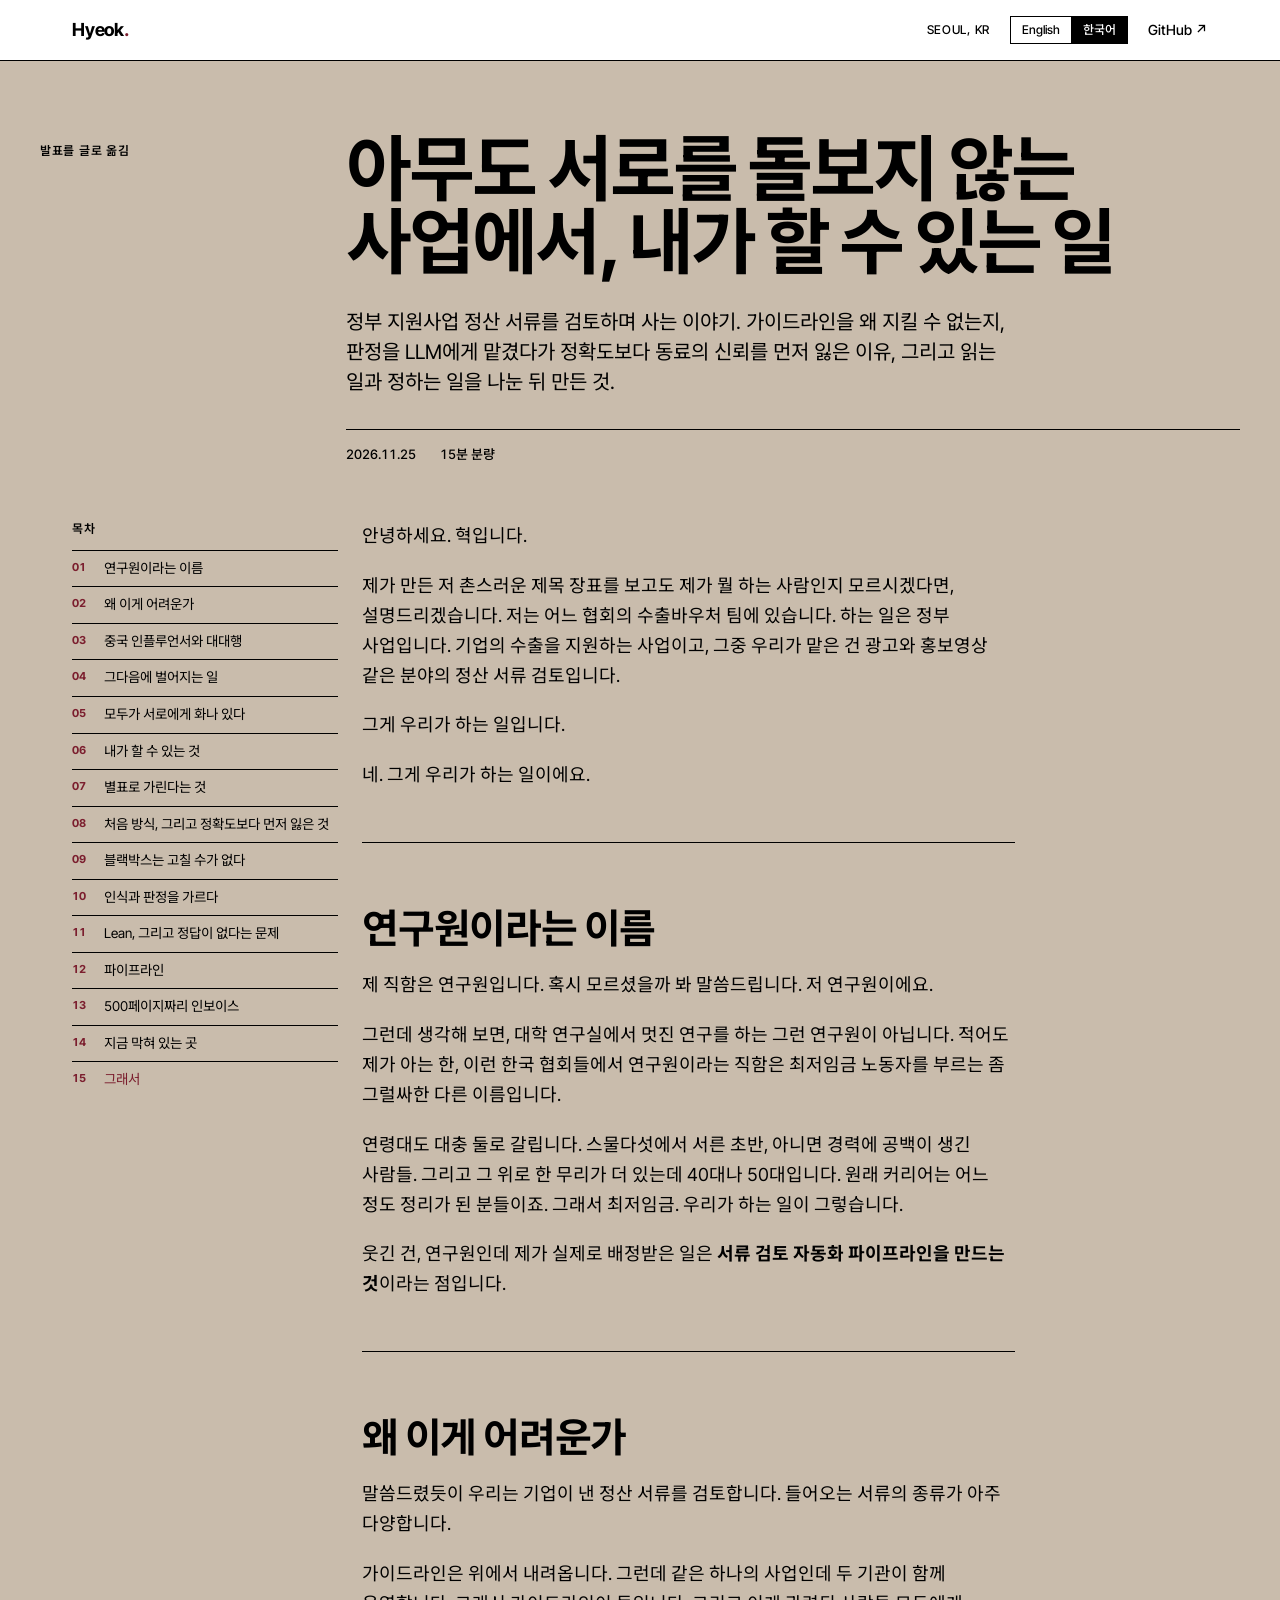
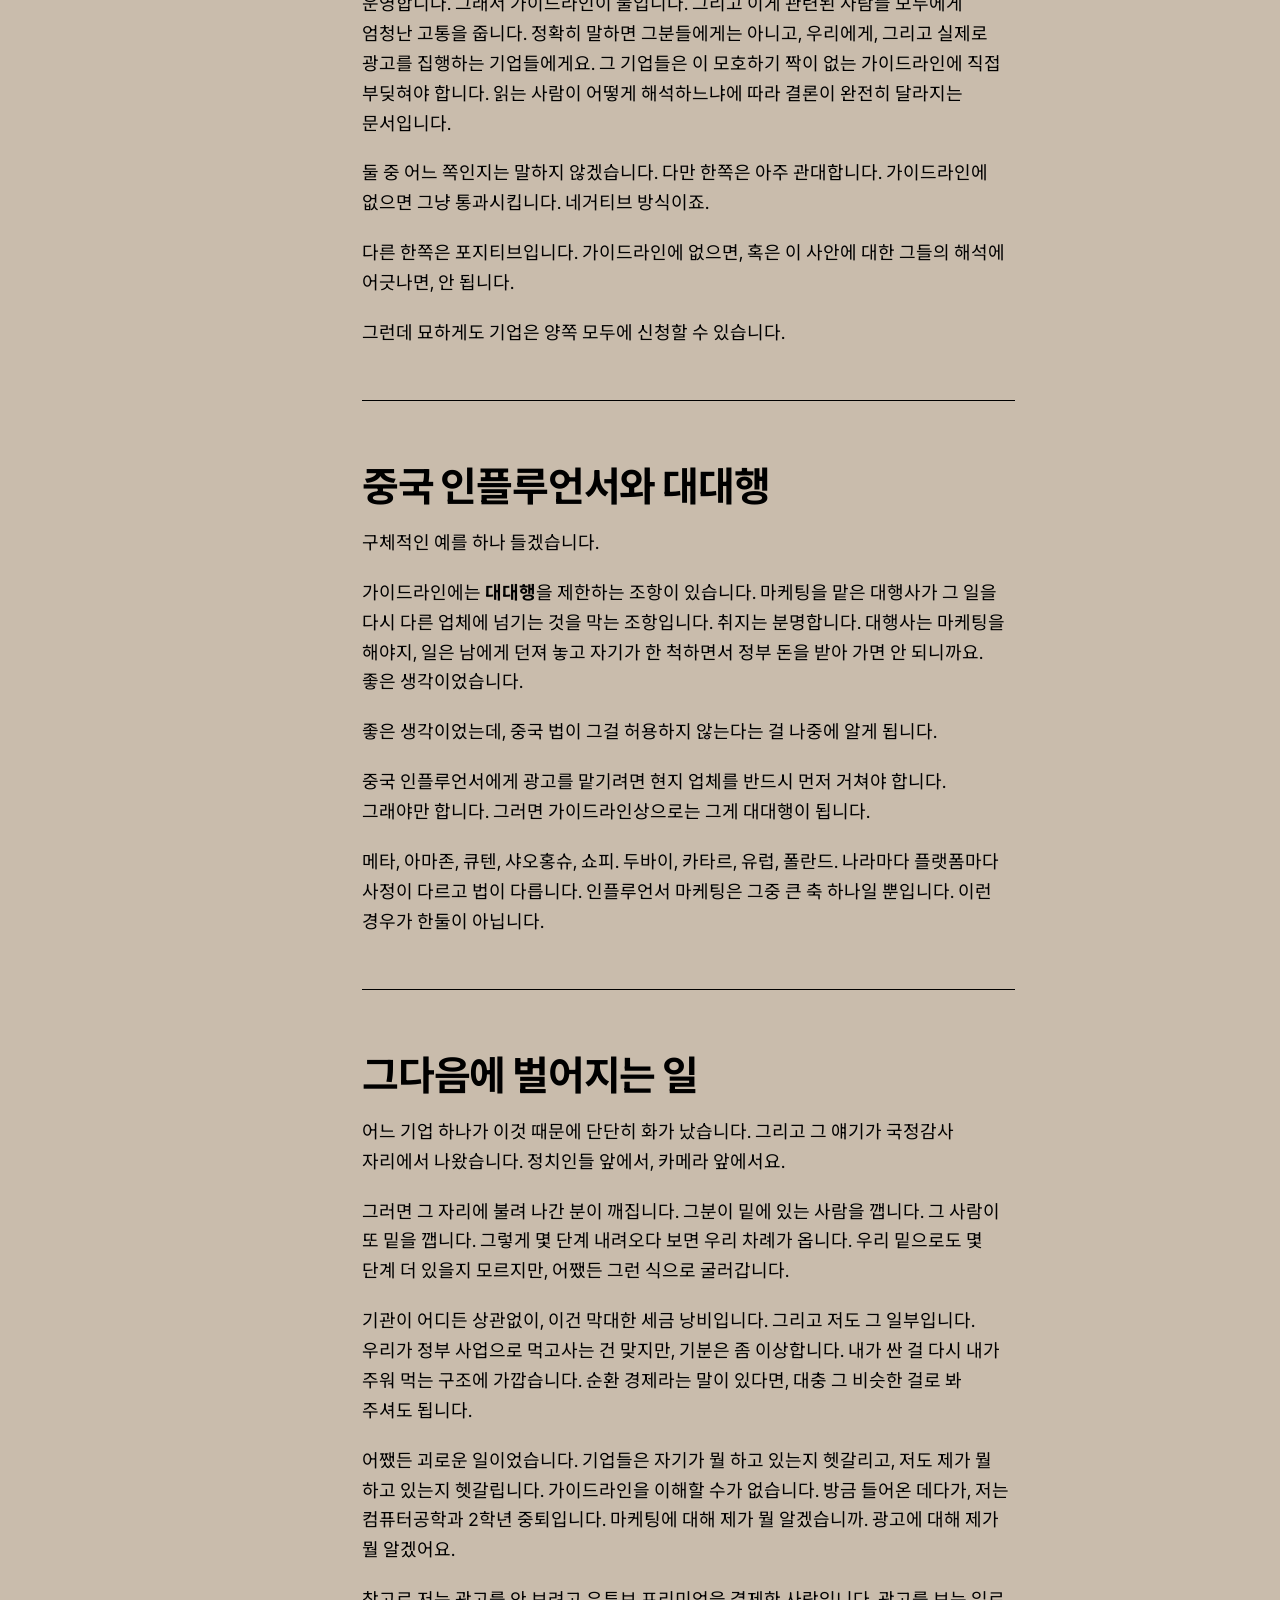
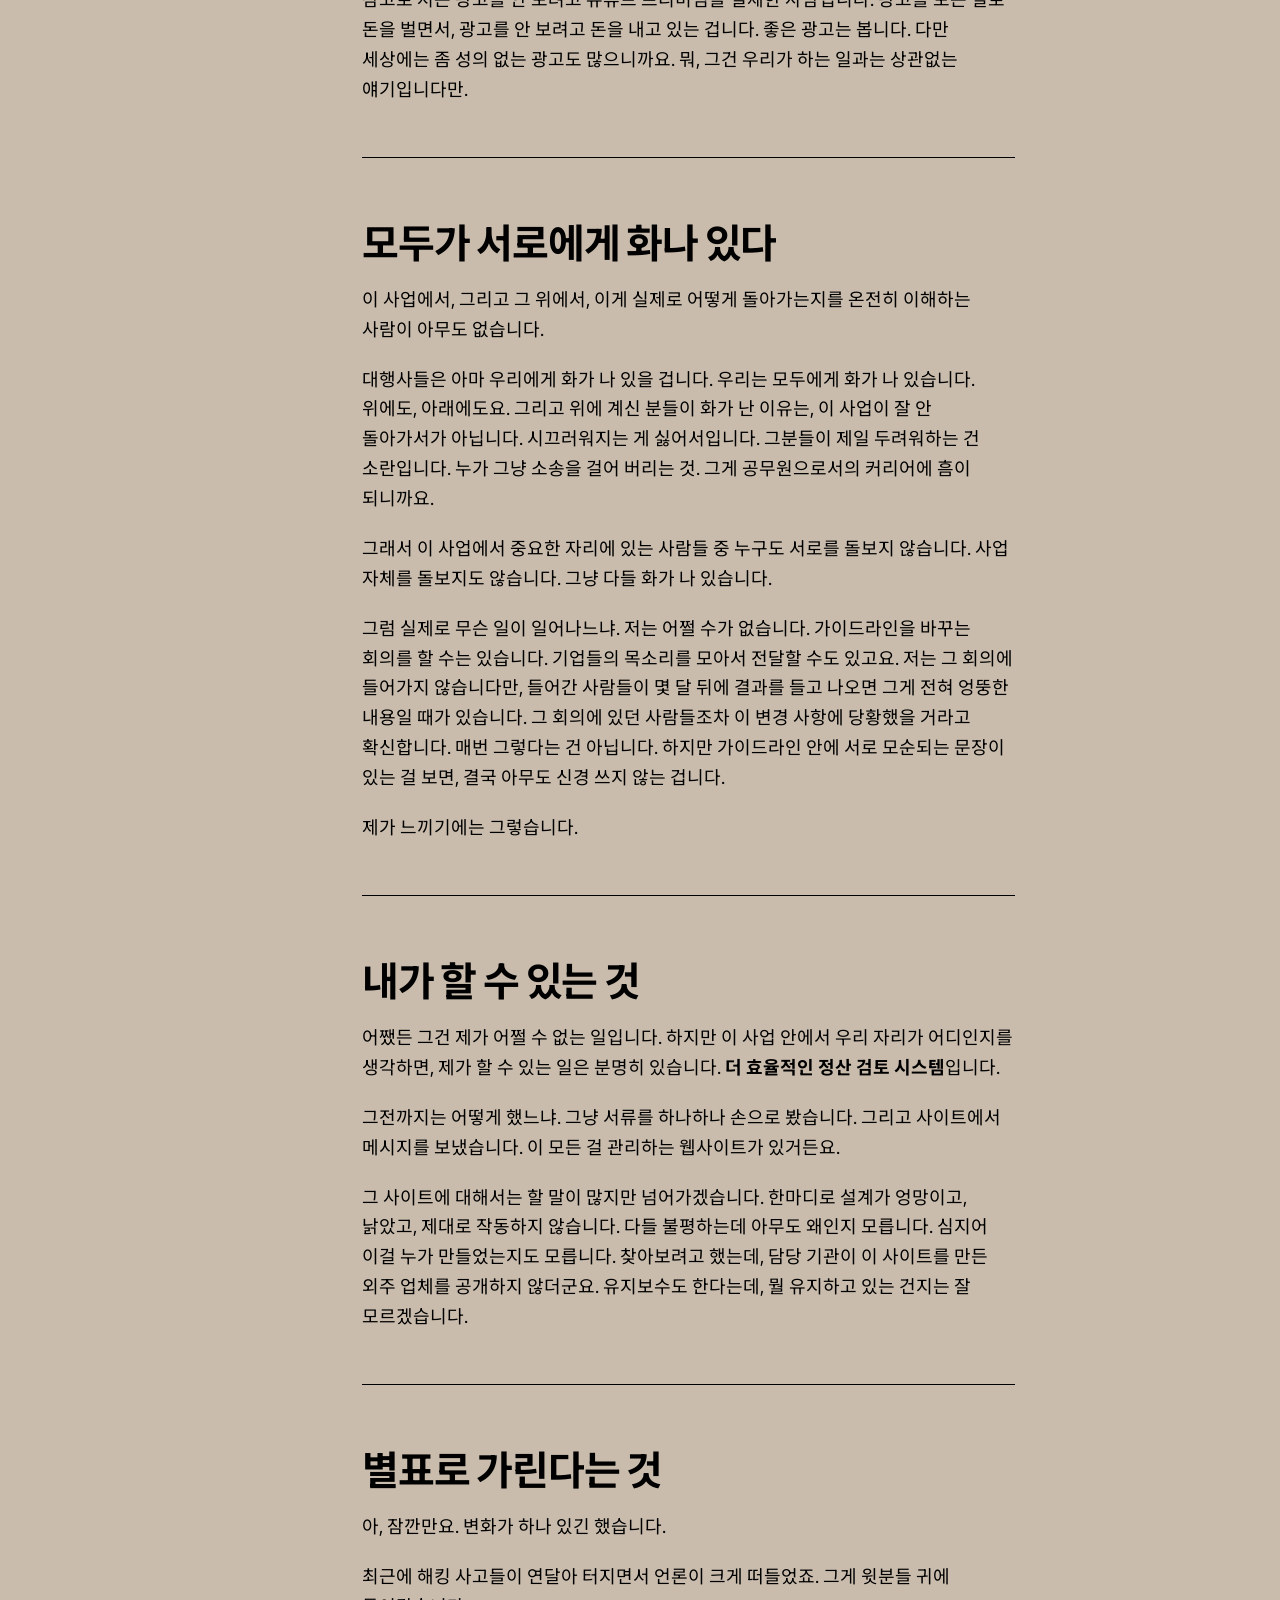
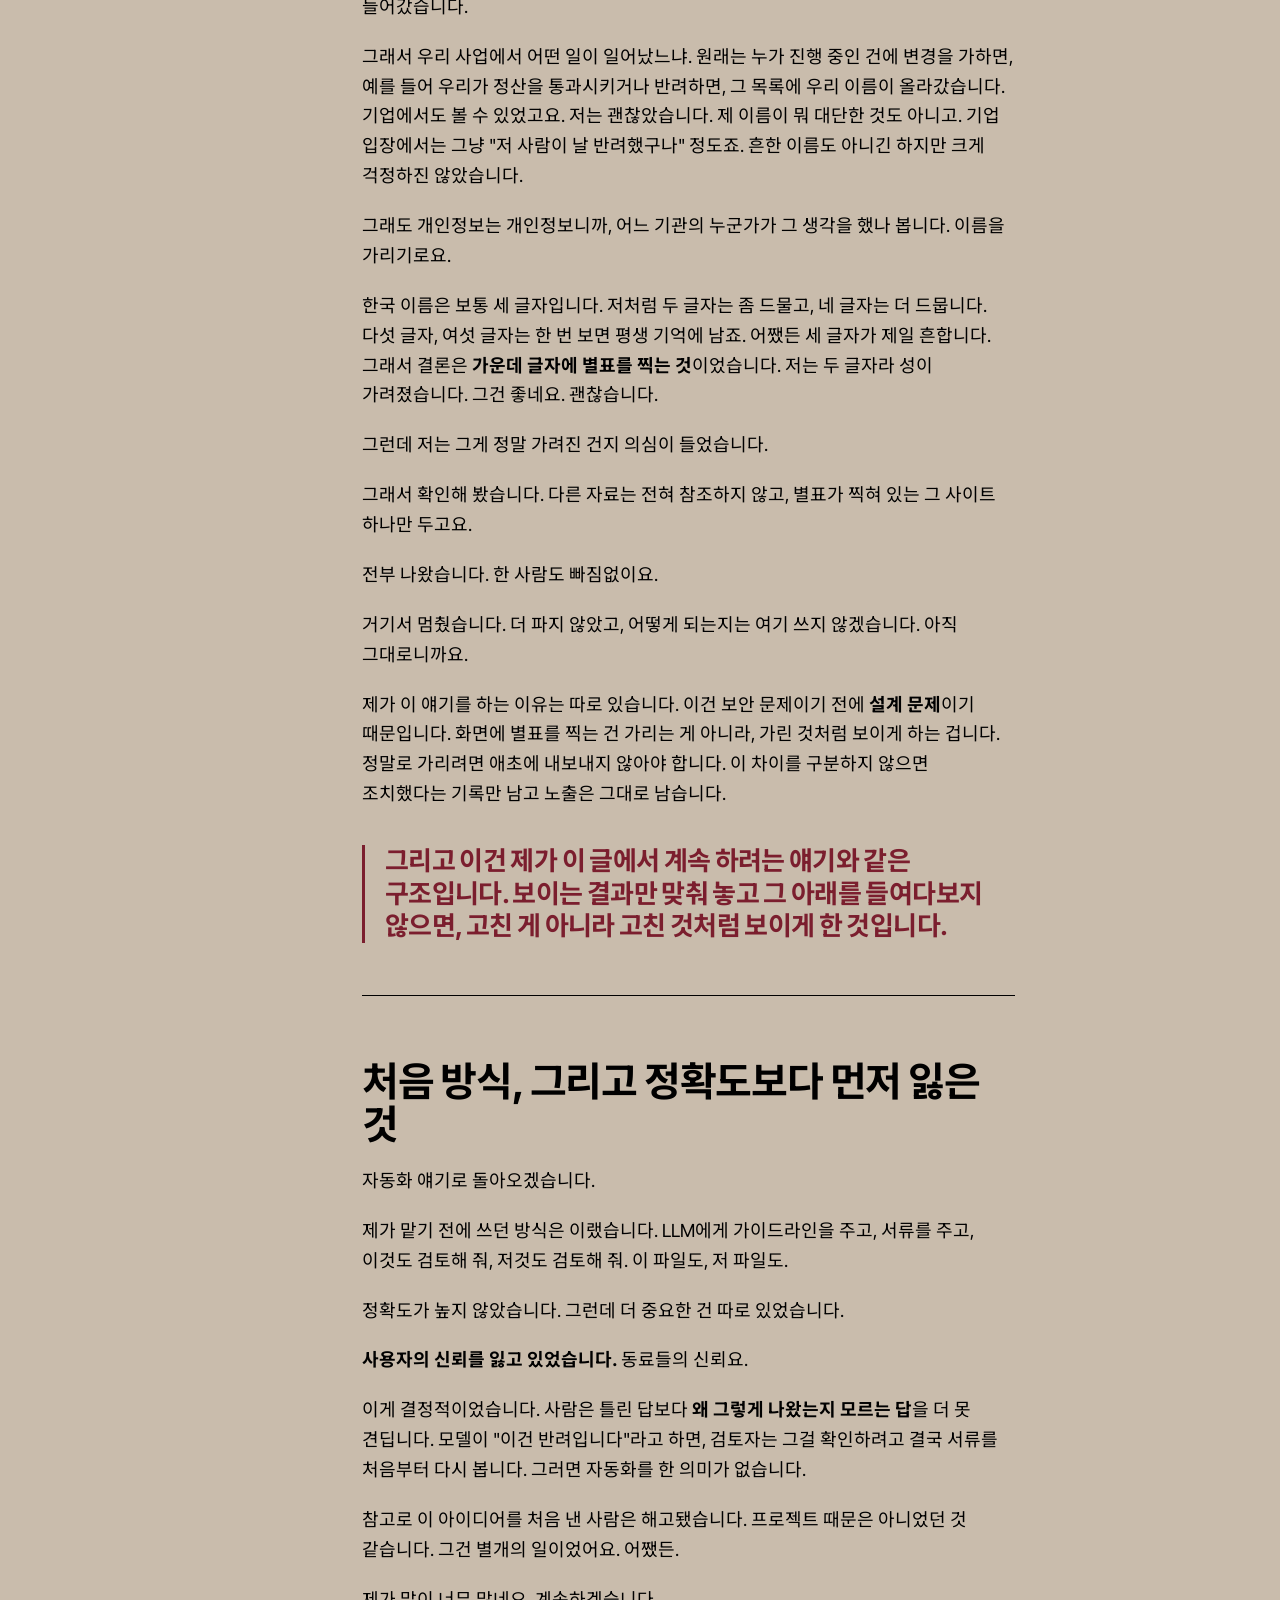
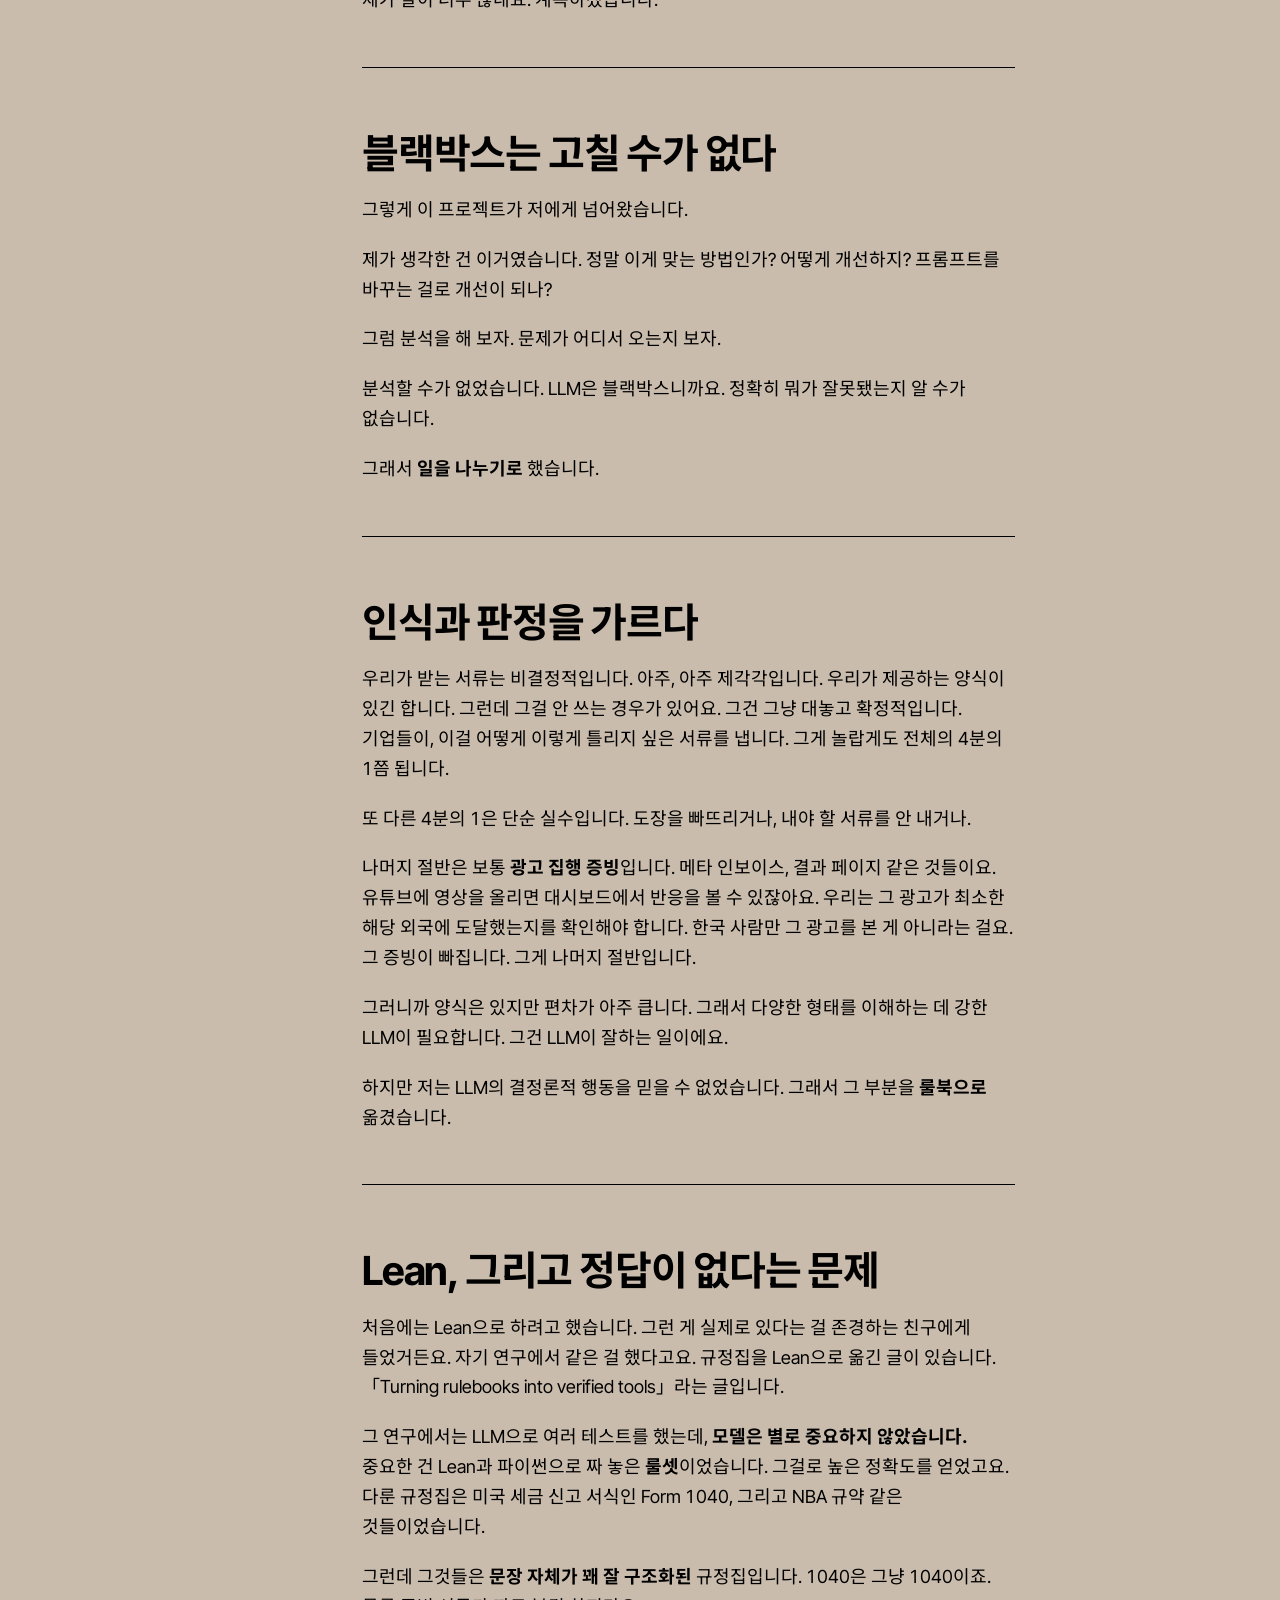
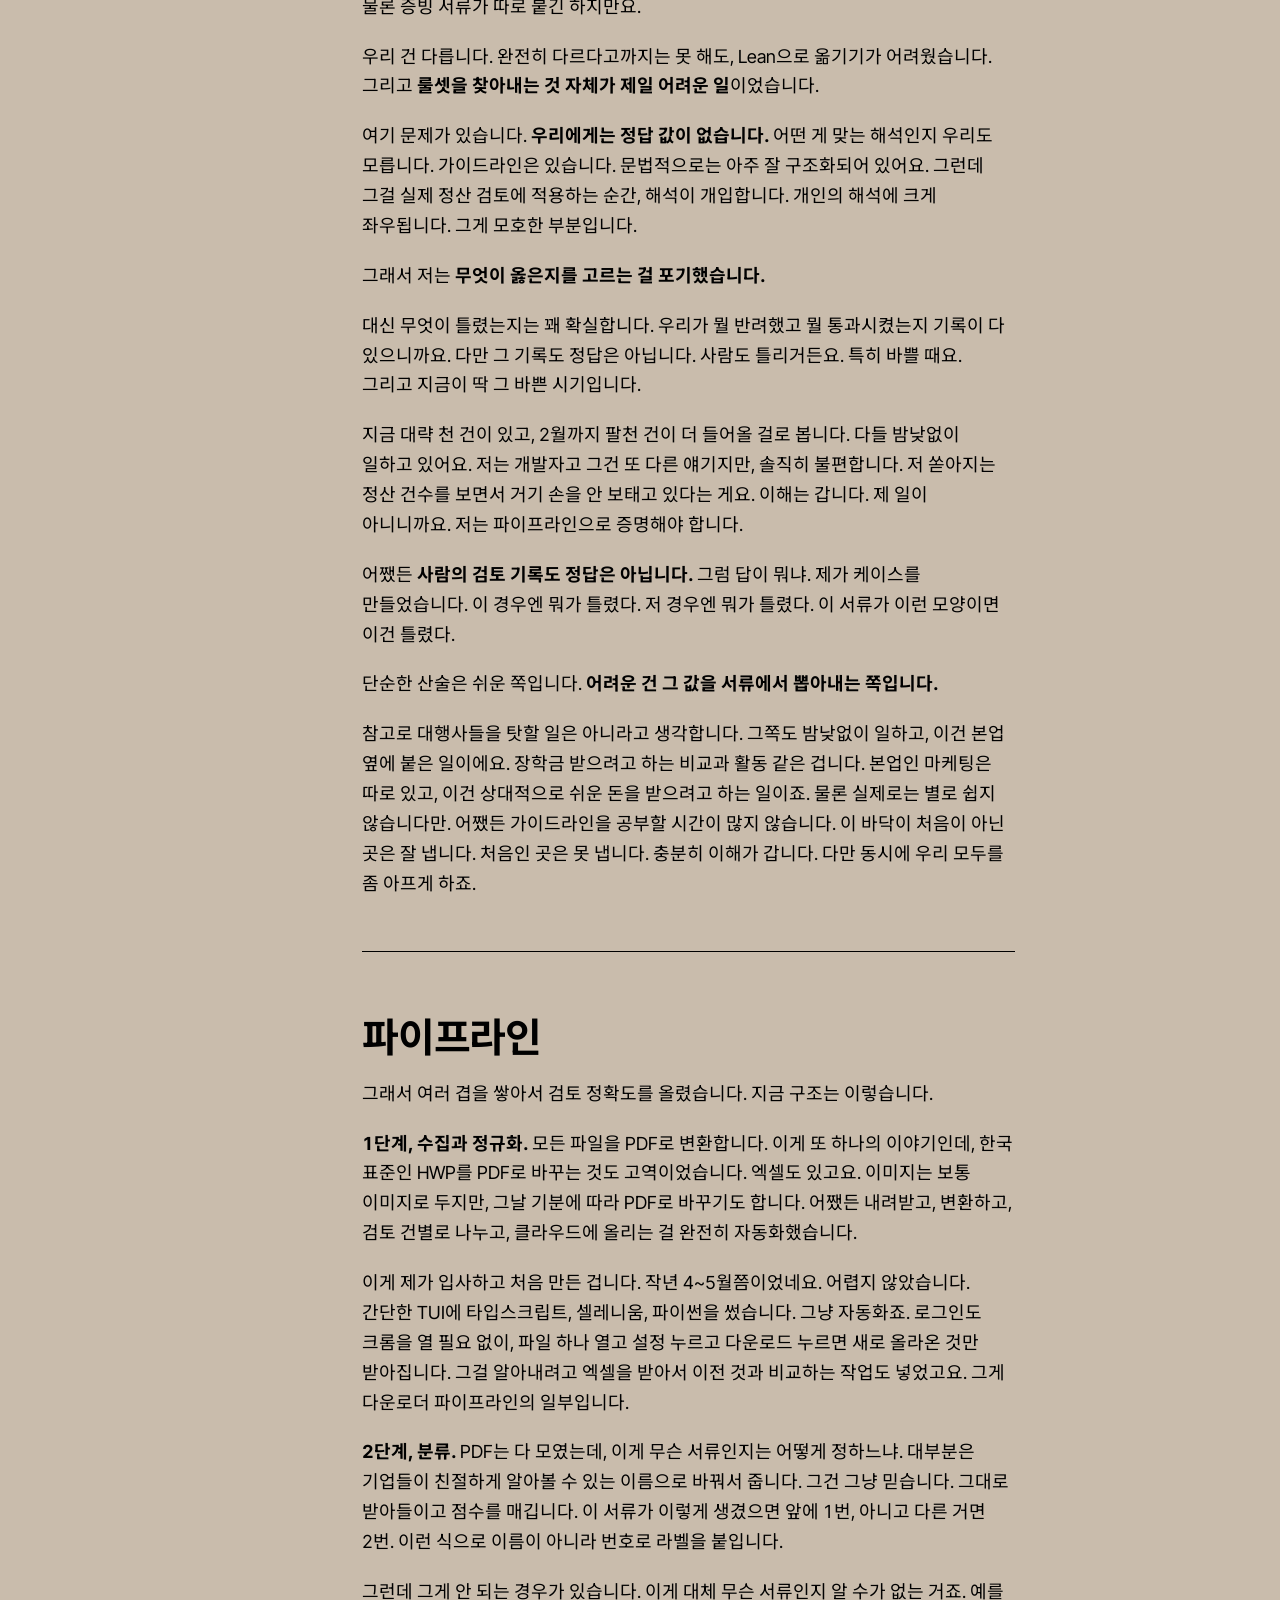
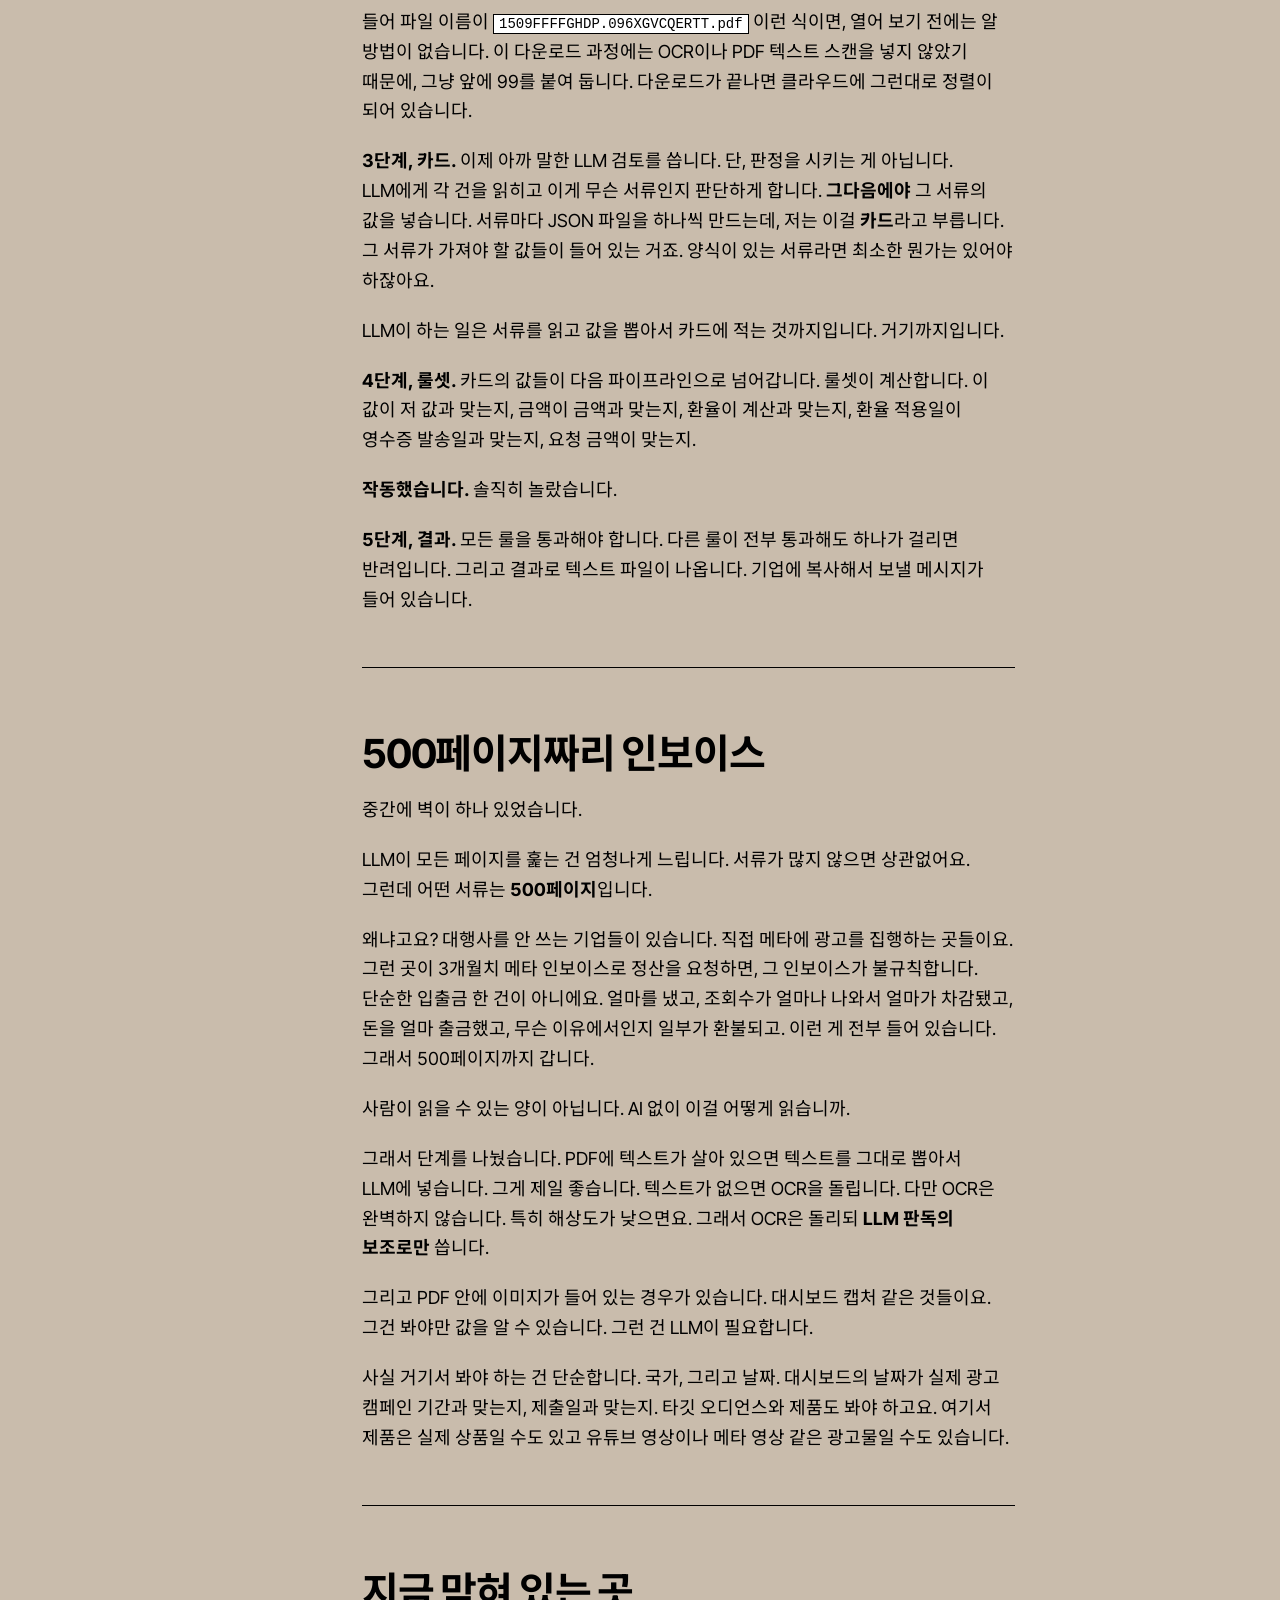
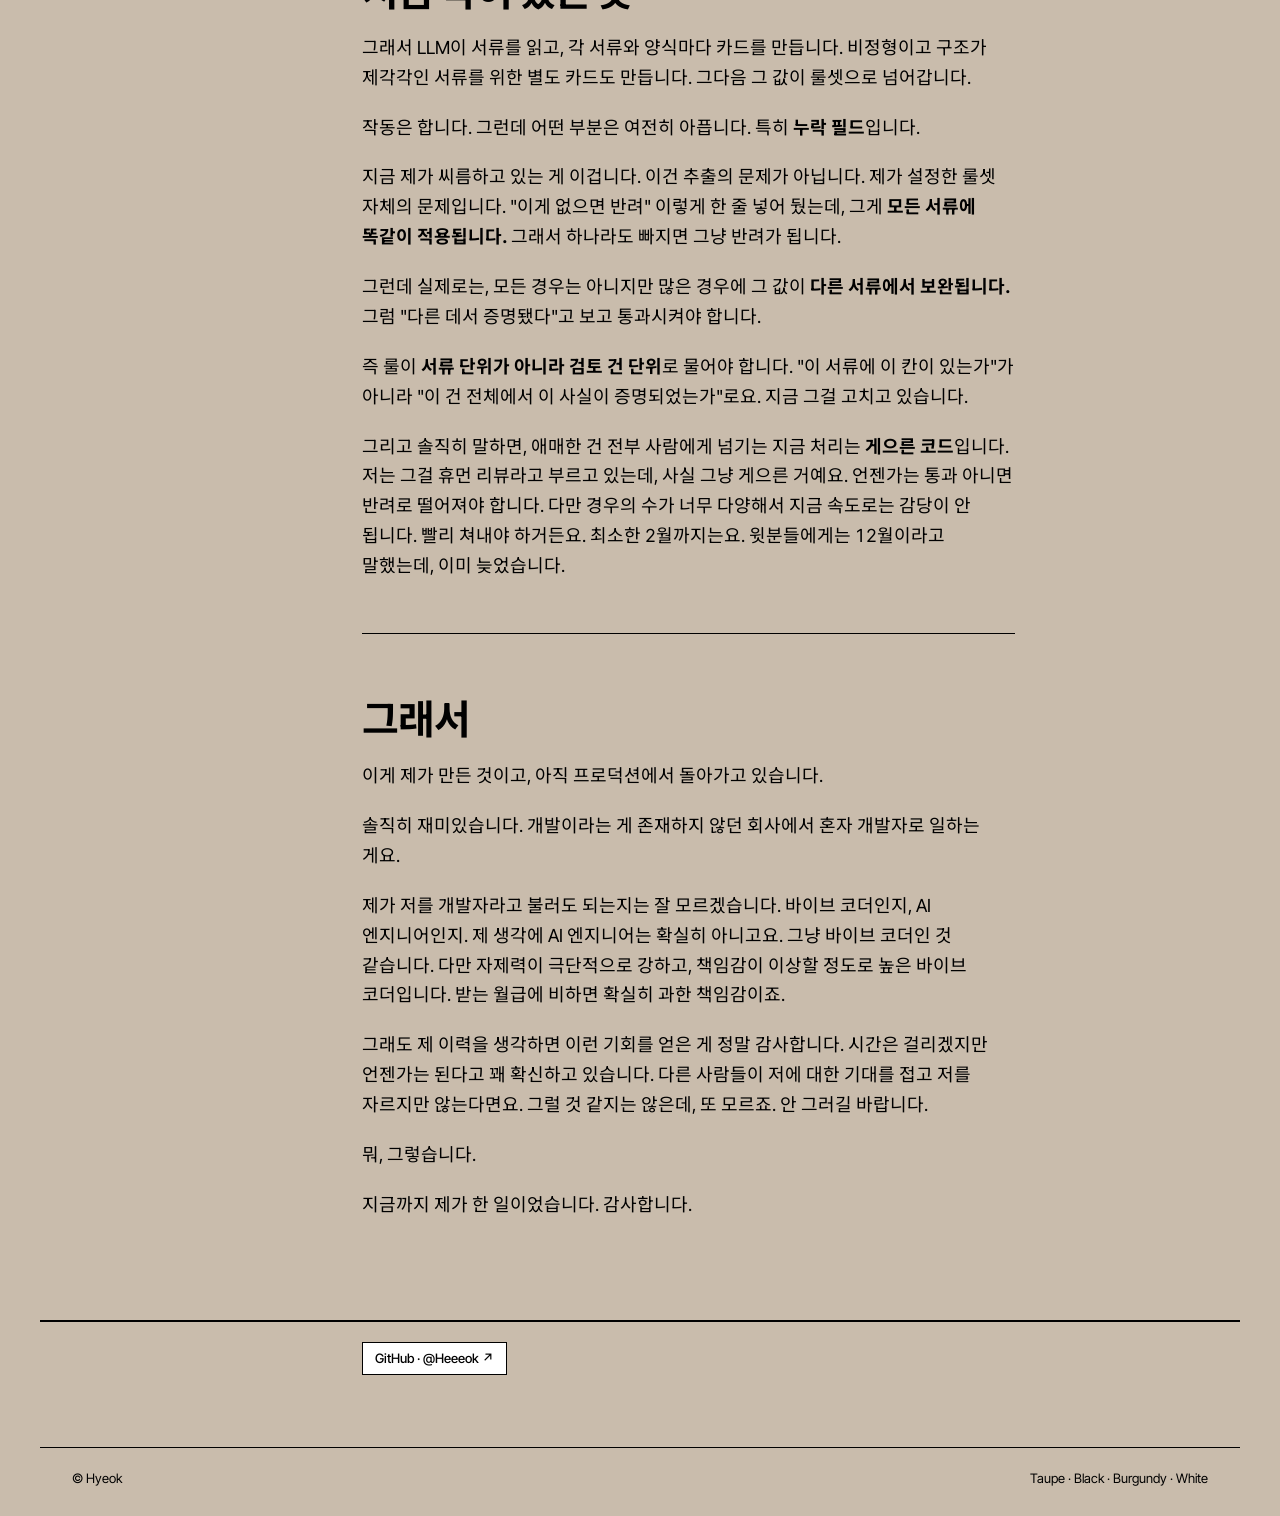
==== ko/index.html @ 36495a3e "Personal site A single article in English and Korean, served from a static page with its own content" ====
<!doctype html>
<html lang="ko">
<head>
<meta charset="utf-8">
<meta name="viewport" content="width=device-width, initial-scale=1">
<title>아무도 서로를 돌보지 않는 사업에서, 내가 할 수 있는 일 — Hyeok</title>
<meta name="description" content="정부 지원사업 정산 서류를 검토하며 사는 이야기. 가이드라인을 왜 지킬 수 없는지, 판정을 LLM에게 맡겼다가 정확도보다 동료의 신뢰를 먼저 잃은 이유, 그리고 읽는 일과 정하는 일을 나눈 뒤 만든 것.">
<!-- Keep this page out of search results. Crawling stays allowed on purpose:
     a blocked crawler never reads this tag, and the URL gets listed anyway. -->
<meta name="robots" content="noindex, nofollow, noarchive, nosnippet">
<meta name="googlebot" content="noindex, nofollow, noarchive, nosnippet">
<link rel="alternate" hreflang="en" href="../">
<link rel="preconnect" href="https://fonts.googleapis.com">
<link rel="preconnect" href="https://fonts.gstatic.com" crossorigin>
<link href="https://fonts.googleapis.com/css2?family=Inter+Tight:ital,wght@0,400;0,500;0,600;0,700;1,400&family=Noto+Sans+KR:wght@400;500;700&display=swap" rel="stylesheet">
<style>
:root{
  --bg:#c9bcac;        /* warm taupe */
  --bg-2:#bfb1a0;
  --ink:#000;          /* all text */
  --wine:#7b1e2e;      /* burgundy accent */
  --white:#fff;        /* header, buttons */
  --rule:#000;
  --font:"Inter Tight","Noto Sans KR","Helvetica Neue",Helvetica,Arial,sans-serif;
  color-scheme:light;
}
html[lang="ko"] body{word-break:keep-all}
*{box-sizing:border-box}
html{scroll-behavior:smooth}
body{margin:0;background:var(--bg);color:var(--ink);font:400 17px/1.6 var(--font);font-feature-settings:"tnum" 1;-webkit-font-smoothing:antialiased}
a{color:inherit;text-decoration:underline;text-decoration-thickness:1px;text-underline-offset:3px}
a:hover{color:var(--wine)}
::selection{background:var(--wine);color:var(--white)}
.wrap{max-width:1200px;margin:0 auto;padding:0 32px}
.grid{display:grid;grid-template-columns:repeat(12,1fr);column-gap:24px}
.skip{position:absolute;left:-999px;top:8px;background:var(--white);padding:8px 12px;z-index:99}
.skip:focus{left:8px}
.label{font:600 12px/1.4 var(--font);letter-spacing:.06em;text-transform:uppercase}

.chip{background:var(--white);color:var(--ink);border:1px solid var(--ink);font:500 13px/1 var(--font);
  text-decoration:none;display:inline-flex;align-items:center;gap:6px;padding:9px 12px;white-space:nowrap}
.chip:hover{background:var(--ink);color:var(--white)}

/* header */
header.top{position:sticky;top:0;z-index:20;background:var(--white);border-bottom:1px solid var(--rule)}
.top .wrap{display:flex;align-items:center;gap:20px;height:60px}
.brand{font:700 18px/1 var(--font);letter-spacing:-.01em;text-decoration:none;margin-right:auto}
.brand span{color:var(--wine)}
.top .where{font:500 12px/1.4 var(--font);letter-spacing:.06em;text-transform:uppercase}
.top a.gh{font-size:14px;font-weight:500;text-decoration:none}
.top a.gh:hover{color:var(--wine)}
.lang{display:flex;border:1px solid var(--ink)}
.lang a{padding:7px 11px;text-decoration:none;font:500 12px/1 var(--font);white-space:nowrap}
.lang a+a{border-left:1px solid var(--ink)}
.lang a:hover{background:var(--bg-2);color:var(--ink)}
.lang a[aria-current="page"]{background:var(--ink);color:var(--white)}

/* article head */
.art-head{padding:72px 0 0}
.art-head .kicker{grid-column:1 / span 3;padding-top:10px}
.art-head h1{grid-column:4 / span 9;font:700 clamp(40px,5.6vw,80px)/1.02 var(--font);letter-spacing:-.04em;margin:0;max-width:18ch}
.art-head .dek{grid-column:4 / span 7;margin:28px 0 0;font-size:20px;line-height:1.5}
.art-meta{grid-column:4 / span 9;display:flex;flex-wrap:wrap;gap:8px 24px;margin:32px 0 0;padding-top:14px;border-top:1px solid var(--rule);font-size:13px;font-weight:500}

/* article body + contents */
.art-body{grid-column:4 / span 7;padding:56px 0 0}
.art-toc{grid-column:1 / span 3;padding:56px 0 0;position:sticky;top:76px;align-self:start}
.art-toc .label{margin-bottom:12px}
.art-toc ol{list-style:none;margin:0;padding:0;counter-reset:t}
.art-toc li{counter-increment:t;border-top:1px solid var(--rule)}
.art-toc a{display:grid;grid-template-columns:26px 1fr;gap:6px;padding:9px 0;text-decoration:none;font-size:13.5px;line-height:1.3}
.art-toc a::before{content:counter(t,decimal-leading-zero);font-weight:700;font-size:11px;color:var(--wine)}
.art-toc a:hover,.art-toc a[aria-current="true"]{color:var(--wine)}
.art-body h2{font:700 clamp(28px,3.2vw,40px)/1.08 var(--font);letter-spacing:-.03em;margin:64px 0 20px;scroll-margin-top:80px}
.art-body h2:first-child{margin-top:0}
.art-body p{margin:0 0 20px;font-size:18px;line-height:1.66}
.art-body p strong{font-weight:700}
.art-body code{background:var(--white);border:1px solid var(--ink);padding:1px 5px;font:500 14px/1 ui-monospace,SFMono-Regular,Menlo,monospace;word-break:break-all}
.art-body hr{border:0;border-top:1px solid var(--rule);margin:52px 0}
.art-body .pull{font:700 26px/1.25 var(--font);letter-spacing:-.025em;color:var(--wine);margin:36px 0;padding-left:20px;border-left:3px solid var(--wine)}

/* foot */
.art-foot{padding:80px 0 0}
.art-foot .grid{border-top:2px solid var(--rule);padding-top:20px}
.art-foot .back{grid-column:4 / span 9;display:flex;flex-wrap:wrap;gap:8px}
footer.bottom{padding:72px 0 28px;font-size:13px}
footer.bottom .wrap{display:flex;justify-content:space-between;gap:20px;flex-wrap:wrap;border-top:1px solid var(--rule);padding-top:20px}

@media (max-width:960px){
  .art-head h1,.art-head .dek,.art-meta,.art-body,.art-foot .back{grid-column:1 / -1}
  .art-head .kicker{grid-column:1 / -1;margin-bottom:14px}
  .art-toc{display:none}
}
@media (max-width:720px){
  body{font-size:16px}
  .wrap{padding:0 16px}
  .grid{column-gap:12px}
  .top .wrap{gap:12px}
  .top .where{display:none}
  .art-head{padding-top:40px}
  .art-head .dek{font-size:18px}
  .art-body{padding-top:40px}
  .art-body p{font-size:17px}
  .art-body .pull{font-size:21px;padding-left:14px}
  .art-foot{padding-top:56px}
}
</style>
</head>
<body>
<a class="skip" href="#main">본문으로 건너뛰기</a>

<header class="top">
  <div class="wrap">
    <a class="brand" href="/ko/">Hyeok<span>.</span></a>
    <span class="where">Seoul, KR</span>
    <div class="lang" aria-label="Language"><a href="../">English</a><a href="/ko/" aria-current="page">한국어</a></div>
    <a class="gh" href="https://github.com/Heeeok">GitHub ↗</a>
  </div>
</header>

<main id="main">
  <article>
    <div class="wrap grid art-head">
      <div class="kicker label">발표를 글로 옮김</div>
      <h1>아무도 서로를 돌보지 않는 사업에서, 내가 할 수 있는 일</h1>
      <p class="dek">정부 지원사업 정산 서류를 검토하며 사는 이야기. 가이드라인을 왜 지킬 수 없는지, 판정을 LLM에게 맡겼다가 정확도보다 동료의 신뢰를 먼저 잃은 이유, 그리고 읽는 일과 정하는 일을 나눈 뒤 만든 것.</p>
      <div class="art-meta">
        <span>2026.11.25</span><span>15분 분량</span>
      </div>
    </div>

    <div class="wrap grid">
      <nav class="art-toc" aria-label="목차">
        <div class="label">목차</div>
        <ol id="toc">
          <li><a href="#section-1">연구원이라는 이름</a></li>
          <li><a href="#section-2">왜 이게 어려운가</a></li>
          <li><a href="#section-3">중국 인플루언서와 대대행</a></li>
          <li><a href="#section-4">그다음에 벌어지는 일</a></li>
          <li><a href="#section-5">모두가 서로에게 화나 있다</a></li>
          <li><a href="#section-6">내가 할 수 있는 것</a></li>
          <li><a href="#section-7">별표로 가린다는 것</a></li>
          <li><a href="#section-8">처음 방식, 그리고 정확도보다 먼저 잃은 것</a></li>
          <li><a href="#section-9">블랙박스는 고칠 수가 없다</a></li>
          <li><a href="#section-10">인식과 판정을 가르다</a></li>
          <li><a href="#lean">Lean, 그리고 정답이 없다는 문제</a></li>
          <li><a href="#section-12">파이프라인</a></li>
          <li><a href="#500">500페이지짜리 인보이스</a></li>
          <li><a href="#section-14">지금 막혀 있는 곳</a></li>
          <li><a href="#section-15">그래서</a></li>
        </ol>
      </nav>
      <div class="art-body">
        <p>안녕하세요. 혁입니다.</p>
        <p>제가 만든 저 촌스러운 제목 장표를 보고도 제가 뭘 하는 사람인지 모르시겠다면, 설명드리겠습니다. 저는 어느 협회의 수출바우처 팀에 있습니다. 하는 일은 정부 사업입니다. 기업의 수출을 지원하는 사업이고, 그중 우리가 맡은 건 광고와 홍보영상 같은 분야의 정산 서류 검토입니다.</p>
        <p>그게 우리가 하는 일입니다.</p>
        <p>네. 그게 우리가 하는 일이에요.</p>
        <hr>
        <h2 id="section-1">연구원이라는 이름</h2>
        <p>제 직함은 연구원입니다. 혹시 모르셨을까 봐 말씀드립니다. 저 연구원이에요.</p>
        <p>그런데 생각해 보면, 대학 연구실에서 멋진 연구를 하는 그런 연구원이 아닙니다. 적어도 제가 아는 한, 이런 한국 협회들에서 연구원이라는 직함은 최저임금 노동자를 부르는 좀 그럴싸한 다른 이름입니다.</p>
        <p>연령대도 대충 둘로 갈립니다. 스물다섯에서 서른 초반, 아니면 경력에 공백이 생긴 사람들. 그리고 그 위로 한 무리가 더 있는데 40대나 50대입니다. 원래 커리어는 어느 정도 정리가 된 분들이죠. 그래서 최저임금. 우리가 하는 일이 그렇습니다.</p>
        <p>웃긴 건, 연구원인데 제가 실제로 배정받은 일은 <strong>서류 검토 자동화 파이프라인을 만드는 것</strong>이라는 점입니다.</p>
        <hr>
        <h2 id="section-2">왜 이게 어려운가</h2>
        <p>말씀드렸듯이 우리는 기업이 낸 정산 서류를 검토합니다. 들어오는 서류의 종류가 아주 다양합니다.</p>
        <p>가이드라인은 위에서 내려옵니다. 그런데 같은 하나의 사업인데 두 기관이 함께 운영합니다. 그래서 가이드라인이 둘입니다. 그리고 이게 관련된 사람들 모두에게 엄청난 고통을 줍니다. 정확히 말하면 그분들에게는 아니고, 우리에게, 그리고 실제로 광고를 집행하는 기업들에게요. 그 기업들은 이 모호하기 짝이 없는 가이드라인에 직접 부딪혀야 합니다. 읽는 사람이 어떻게 해석하느냐에 따라 결론이 완전히 달라지는 문서입니다.</p>
        <p>둘 중 어느 쪽인지는 말하지 않겠습니다. 다만 한쪽은 아주 관대합니다. 가이드라인에 없으면 그냥 통과시킵니다. 네거티브 방식이죠.</p>
        <p>다른 한쪽은 포지티브입니다. 가이드라인에 없으면, 혹은 이 사안에 대한 그들의 해석에 어긋나면, 안 됩니다.</p>
        <p>그런데 묘하게도 기업은 양쪽 모두에 신청할 수 있습니다.</p>
        <hr>
        <h2 id="section-3">중국 인플루언서와 대대행</h2>
        <p>구체적인 예를 하나 들겠습니다.</p>
        <p>가이드라인에는 <strong>대대행</strong>을 제한하는 조항이 있습니다. 마케팅을 맡은 대행사가 그 일을 다시 다른 업체에 넘기는 것을 막는 조항입니다. 취지는 분명합니다. 대행사는 마케팅을 해야지, 일은 남에게 던져 놓고 자기가 한 척하면서 정부 돈을 받아 가면 안 되니까요. 좋은 생각이었습니다.</p>
        <p>좋은 생각이었는데, 중국 법이 그걸 허용하지 않는다는 걸 나중에 알게 됩니다.</p>
        <p>중국 인플루언서에게 광고를 맡기려면 현지 업체를 반드시 먼저 거쳐야 합니다. 그래야만 합니다. 그러면 가이드라인상으로는 그게 대대행이 됩니다.</p>
        <p>메타, 아마존, 큐텐, 샤오홍슈, 쇼피. 두바이, 카타르, 유럽, 폴란드. 나라마다 플랫폼마다 사정이 다르고 법이 다릅니다. 인플루언서 마케팅은 그중 큰 축 하나일 뿐입니다. 이런 경우가 한둘이 아닙니다.</p>
        <hr>
        <h2 id="section-4">그다음에 벌어지는 일</h2>
        <p>어느 기업 하나가 이것 때문에 단단히 화가 났습니다. 그리고 그 얘기가 국정감사 자리에서 나왔습니다. 정치인들 앞에서, 카메라 앞에서요.</p>
        <p>그러면 그 자리에 불려 나간 분이 깨집니다. 그분이 밑에 있는 사람을 깹니다. 그 사람이 또 밑을 깹니다. 그렇게 몇 단계 내려오다 보면 우리 차례가 옵니다. 우리 밑으로도 몇 단계 더 있을지 모르지만, 어쨌든 그런 식으로 굴러갑니다.</p>
        <p>기관이 어디든 상관없이, 이건 막대한 세금 낭비입니다. 그리고 저도 그 일부입니다. 우리가 정부 사업으로 먹고사는 건 맞지만, 기분은 좀 이상합니다. 내가 싼 걸 다시 내가 주워 먹는 구조에 가깝습니다. 순환 경제라는 말이 있다면, 대충 그 비슷한 걸로 봐 주셔도 됩니다.</p>
        <p>어쨌든 괴로운 일이었습니다. 기업들은 자기가 뭘 하고 있는지 헷갈리고, 저도 제가 뭘 하고 있는지 헷갈립니다. 가이드라인을 이해할 수가 없습니다. 방금 들어온 데다가, 저는 컴퓨터공학과 2학년 중퇴입니다. 마케팅에 대해 제가 뭘 알겠습니까. 광고에 대해 제가 뭘 알겠어요.</p>
        <p>참고로 저는 광고를 안 보려고 유튜브 프리미엄을 결제한 사람입니다. 광고를 보는 일로 돈을 벌면서, 광고를 안 보려고 돈을 내고 있는 겁니다. 좋은 광고는 봅니다. 다만 세상에는 좀 성의 없는 광고도 많으니까요. 뭐, 그건 우리가 하는 일과는 상관없는 얘기입니다만.</p>
        <hr>
        <h2 id="section-5">모두가 서로에게 화나 있다</h2>
        <p>이 사업에서, 그리고 그 위에서, 이게 실제로 어떻게 돌아가는지를 온전히 이해하는 사람이 아무도 없습니다.</p>
        <p>대행사들은 아마 우리에게 화가 나 있을 겁니다. 우리는 모두에게 화가 나 있습니다. 위에도, 아래에도요. 그리고 위에 계신 분들이 화가 난 이유는, 이 사업이 잘 안 돌아가서가 아닙니다. 시끄러워지는 게 싫어서입니다. 그분들이 제일 두려워하는 건 소란입니다. 누가 그냥 소송을 걸어 버리는 것. 그게 공무원으로서의 커리어에 흠이 되니까요.</p>
        <p>그래서 이 사업에서 중요한 자리에 있는 사람들 중 누구도 서로를 돌보지 않습니다. 사업 자체를 돌보지도 않습니다. 그냥 다들 화가 나 있습니다.</p>
        <p>그럼 실제로 무슨 일이 일어나느냐. 저는 어쩔 수가 없습니다. 가이드라인을 바꾸는 회의를 할 수는 있습니다. 기업들의 목소리를 모아서 전달할 수도 있고요. 저는 그 회의에 들어가지 않습니다만, 들어간 사람들이 몇 달 뒤에 결과를 들고 나오면 그게 전혀 엉뚱한 내용일 때가 있습니다. 그 회의에 있던 사람들조차 이 변경 사항에 당황했을 거라고 확신합니다. 매번 그렇다는 건 아닙니다. 하지만 가이드라인 안에 서로 모순되는 문장이 있는 걸 보면, 결국 아무도 신경 쓰지 않는 겁니다.</p>
        <p>제가 느끼기에는 그렇습니다.</p>
        <hr>
        <h2 id="section-6">내가 할 수 있는 것</h2>
        <p>어쨌든 그건 제가 어쩔 수 없는 일입니다. 하지만 이 사업 안에서 우리 자리가 어디인지를 생각하면, 제가 할 수 있는 일은 분명히 있습니다. <strong>더 효율적인 정산 검토 시스템</strong>입니다.</p>
        <p>그전까지는 어떻게 했느냐. 그냥 서류를 하나하나 손으로 봤습니다. 그리고 사이트에서 메시지를 보냈습니다. 이 모든 걸 관리하는 웹사이트가 있거든요.</p>
        <p>그 사이트에 대해서는 할 말이 많지만 넘어가겠습니다. 한마디로 설계가 엉망이고, 낡았고, 제대로 작동하지 않습니다. 다들 불평하는데 아무도 왜인지 모릅니다. 심지어 이걸 누가 만들었는지도 모릅니다. 찾아보려고 했는데, 담당 기관이 이 사이트를 만든 외주 업체를 공개하지 않더군요. 유지보수도 한다는데, 뭘 유지하고 있는 건지는 잘 모르겠습니다.</p>
        <hr>
        <h2 id="section-7">별표로 가린다는 것</h2>
        <p>아, 잠깐만요. 변화가 하나 있긴 했습니다.</p>
        <p>최근에 해킹 사고들이 연달아 터지면서 언론이 크게 떠들었죠. 그게 윗분들 귀에 들어갔습니다.</p>
        <p>그래서 우리 사업에서 어떤 일이 일어났느냐. 원래는 누가 진행 중인 건에 변경을 가하면, 예를 들어 우리가 정산을 통과시키거나 반려하면, 그 목록에 우리 이름이 올라갔습니다. 기업에서도 볼 수 있었고요. 저는 괜찮았습니다. 제 이름이 뭐 대단한 것도 아니고. 기업 입장에서는 그냥 "저 사람이 날 반려했구나" 정도죠. 흔한 이름도 아니긴 하지만 크게 걱정하진 않았습니다.</p>
        <p>그래도 개인정보는 개인정보니까, 어느 기관의 누군가가 그 생각을 했나 봅니다. 이름을 가리기로요.</p>
        <p>한국 이름은 보통 세 글자입니다. 저처럼 두 글자는 좀 드물고, 네 글자는 더 드뭅니다. 다섯 글자, 여섯 글자는 한 번 보면 평생 기억에 남죠. 어쨌든 세 글자가 제일 흔합니다. 그래서 결론은 <strong>가운데 글자에 별표를 찍는 것</strong>이었습니다. 저는 두 글자라 성이 가려졌습니다. 그건 좋네요. 괜찮습니다.</p>
        <p>그런데 저는 그게 정말 가려진 건지 의심이 들었습니다.</p>
        <p>그래서 확인해 봤습니다. 다른 자료는 전혀 참조하지 않고, 별표가 찍혀 있는 그 사이트 하나만 두고요.</p>
        <p>전부 나왔습니다. 한 사람도 빠짐없이요.</p>
        <p>거기서 멈췄습니다. 더 파지 않았고, 어떻게 되는지는 여기 쓰지 않겠습니다. 아직 그대로니까요.</p>
        <p>제가 이 얘기를 하는 이유는 따로 있습니다. 이건 보안 문제이기 전에 <strong>설계 문제</strong>이기 때문입니다. 화면에 별표를 찍는 건 가리는 게 아니라, 가린 것처럼 보이게 하는 겁니다. 정말로 가리려면 애초에 내보내지 않아야 합니다. 이 차이를 구분하지 않으면 조치했다는 기록만 남고 노출은 그대로 남습니다.</p>
        <p class="pull">그리고 이건 제가 이 글에서 계속 하려는 얘기와 같은 구조입니다. <strong>보이는 결과만 맞춰 놓고 그 아래를 들여다보지 않으면, 고친 게 아니라 고친 것처럼 보이게 한 것입니다.</strong></p>
        <hr>
        <h2 id="section-8">처음 방식, 그리고 정확도보다 먼저 잃은 것</h2>
        <p>자동화 얘기로 돌아오겠습니다.</p>
        <p>제가 맡기 전에 쓰던 방식은 이랬습니다. LLM에게 가이드라인을 주고, 서류를 주고, 이것도 검토해 줘, 저것도 검토해 줘. 이 파일도, 저 파일도.</p>
        <p>정확도가 높지 않았습니다. 그런데 더 중요한 건 따로 있었습니다.</p>
        <p><strong>사용자의 신뢰를 잃고 있었습니다.</strong> 동료들의 신뢰요.</p>
        <p>이게 결정적이었습니다. 사람은 틀린 답보다 <strong>왜 그렇게 나왔는지 모르는 답</strong>을 더 못 견딥니다. 모델이 "이건 반려입니다"라고 하면, 검토자는 그걸 확인하려고 결국 서류를 처음부터 다시 봅니다. 그러면 자동화를 한 의미가 없습니다.</p>
        <p>참고로 이 아이디어를 처음 낸 사람은 해고됐습니다. 프로젝트 때문은 아니었던 것 같습니다. 그건 별개의 일이었어요. 어쨌든.</p>
        <p>제가 말이 너무 많네요. 계속하겠습니다.</p>
        <hr>
        <h2 id="section-9">블랙박스는 고칠 수가 없다</h2>
        <p>그렇게 이 프로젝트가 저에게 넘어왔습니다.</p>
        <p>제가 생각한 건 이거였습니다. 정말 이게 맞는 방법인가? 어떻게 개선하지? 프롬프트를 바꾸는 걸로 개선이 되나?</p>
        <p>그럼 분석을 해 보자. 문제가 어디서 오는지 보자.</p>
        <p>분석할 수가 없었습니다. LLM은 블랙박스니까요. 정확히 뭐가 잘못됐는지 알 수가 없습니다.</p>
        <p>그래서 <strong>일을 나누기로</strong> 했습니다.</p>
        <hr>
        <h2 id="section-10">인식과 판정을 가르다</h2>
        <p>우리가 받는 서류는 비결정적입니다. 아주, 아주 제각각입니다. 우리가 제공하는 양식이 있긴 합니다. 그런데 그걸 안 쓰는 경우가 있어요. 그건 그냥 대놓고 확정적입니다. 기업들이, 이걸 어떻게 이렇게 틀리지 싶은 서류를 냅니다. 그게 놀랍게도 전체의 4분의 1쯤 됩니다.</p>
        <p>또 다른 4분의 1은 단순 실수입니다. 도장을 빠뜨리거나, 내야 할 서류를 안 내거나.</p>
        <p>나머지 절반은 보통 <strong>광고 집행 증빙</strong>입니다. 메타 인보이스, 결과 페이지 같은 것들이요. 유튜브에 영상을 올리면 대시보드에서 반응을 볼 수 있잖아요. 우리는 그 광고가 최소한 해당 외국에 도달했는지를 확인해야 합니다. 한국 사람만 그 광고를 본 게 아니라는 걸요. 그 증빙이 빠집니다. 그게 나머지 절반입니다.</p>
        <p>그러니까 양식은 있지만 편차가 아주 큽니다. 그래서 다양한 형태를 이해하는 데 강한 LLM이 필요합니다. 그건 LLM이 잘하는 일이에요.</p>
        <p>하지만 저는 LLM의 결정론적 행동을 믿을 수 없었습니다. 그래서 그 부분을 <strong>룰북으로</strong> 옮겼습니다.</p>
        <hr>
        <h2 id="lean">Lean, 그리고 정답이 없다는 문제</h2>
        <p>처음에는 Lean으로 하려고 했습니다. 그런 게 실제로 있다는 걸 존경하는 친구에게 들었거든요. 자기 연구에서 같은 걸 했다고요. 규정집을 Lean으로 옮긴 글이 있습니다. 「Turning rulebooks into verified tools」라는 글입니다.</p>
        <p>그 연구에서는 LLM으로 여러 테스트를 했는데, <strong>모델은 별로 중요하지 않았습니다.</strong> 중요한 건 Lean과 파이썬으로 짜 놓은 <strong>룰셋</strong>이었습니다. 그걸로 높은 정확도를 얻었고요. 다룬 규정집은 미국 세금 신고 서식인 Form 1040, 그리고 NBA 규약 같은 것들이었습니다.</p>
        <p>그런데 그것들은 <strong>문장 자체가 꽤 잘 구조화된</strong> 규정집입니다. 1040은 그냥 1040이죠. 물론 증빙 서류가 따로 붙긴 하지만요.</p>
        <p>우리 건 다릅니다. 완전히 다르다고까지는 못 해도, Lean으로 옮기기가 어려웠습니다. 그리고 <strong>룰셋을 찾아내는 것 자체가 제일 어려운 일</strong>이었습니다.</p>
        <p>여기 문제가 있습니다. <strong>우리에게는 정답 값이 없습니다.</strong> 어떤 게 맞는 해석인지 우리도 모릅니다. 가이드라인은 있습니다. 문법적으로는 아주 잘 구조화되어 있어요. 그런데 그걸 실제 정산 검토에 적용하는 순간, 해석이 개입합니다. 개인의 해석에 크게 좌우됩니다. 그게 모호한 부분입니다.</p>
        <p>그래서 저는 <strong>무엇이 옳은지를 고르는 걸 포기했습니다.</strong></p>
        <p>대신 무엇이 틀렸는지는 꽤 확실합니다. 우리가 뭘 반려했고 뭘 통과시켰는지 기록이 다 있으니까요. 다만 그 기록도 정답은 아닙니다. 사람도 틀리거든요. 특히 바쁠 때요. 그리고 지금이 딱 그 바쁜 시기입니다.</p>
        <p>지금 대략 천 건이 있고, 2월까지 팔천 건이 더 들어올 걸로 봅니다. 다들 밤낮없이 일하고 있어요. 저는 개발자고 그건 또 다른 얘기지만, 솔직히 불편합니다. 저 쏟아지는 정산 건수를 보면서 거기 손을 안 보태고 있다는 게요. 이해는 갑니다. 제 일이 아니니까요. 저는 파이프라인으로 증명해야 합니다.</p>
        <p>어쨌든 <strong>사람의 검토 기록도 정답은 아닙니다.</strong> 그럼 답이 뭐냐. 제가 케이스를 만들었습니다. 이 경우엔 뭐가 틀렸다. 저 경우엔 뭐가 틀렸다. 이 서류가 이런 모양이면 이건 틀렸다.</p>
        <p>단순한 산술은 쉬운 쪽입니다. <strong>어려운 건 그 값을 서류에서 뽑아내는 쪽입니다.</strong></p>
        <p>참고로 대행사들을 탓할 일은 아니라고 생각합니다. 그쪽도 밤낮없이 일하고, 이건 본업 옆에 붙은 일이에요. 장학금 받으려고 하는 비교과 활동 같은 겁니다. 본업인 마케팅은 따로 있고, 이건 상대적으로 쉬운 돈을 받으려고 하는 일이죠. 물론 실제로는 별로 쉽지 않습니다만. 어쨌든 가이드라인을 공부할 시간이 많지 않습니다. 이 바닥이 처음이 아닌 곳은 잘 냅니다. 처음인 곳은 못 냅니다. 충분히 이해가 갑니다. 다만 동시에 우리 모두를 좀 아프게 하죠.</p>
        <hr>
        <h2 id="section-12">파이프라인</h2>
        <p>그래서 여러 겹을 쌓아서 검토 정확도를 올렸습니다. 지금 구조는 이렇습니다.</p>
        <p><strong>1단계, 수집과 정규화.</strong> 모든 파일을 PDF로 변환합니다. 이게 또 하나의 이야기인데, 한국 표준인 HWP를 PDF로 바꾸는 것도 고역이었습니다. 엑셀도 있고요. 이미지는 보통 이미지로 두지만, 그날 기분에 따라 PDF로 바꾸기도 합니다. 어쨌든 내려받고, 변환하고, 검토 건별로 나누고, 클라우드에 올리는 걸 완전히 자동화했습니다.</p>
        <p>이게 제가 입사하고 처음 만든 겁니다. 작년 4~5월쯤이었네요. 어렵지 않았습니다. 간단한 TUI에 타입스크립트, 셀레니움, 파이썬을 썼습니다. 그냥 자동화죠. 로그인도 크롬을 열 필요 없이, 파일 하나 열고 설정 누르고 다운로드 누르면 새로 올라온 것만 받아집니다. 그걸 알아내려고 엑셀을 받아서 이전 것과 비교하는 작업도 넣었고요. 그게 다운로더 파이프라인의 일부입니다.</p>
        <p><strong>2단계, 분류.</strong> PDF는 다 모였는데, 이게 무슨 서류인지는 어떻게 정하느냐. 대부분은 기업들이 친절하게 알아볼 수 있는 이름으로 바꿔서 줍니다. 그건 그냥 믿습니다. 그대로 받아들이고 점수를 매깁니다. 이 서류가 이렇게 생겼으면 앞에 1번, 아니고 다른 거면 2번. 이런 식으로 이름이 아니라 번호로 라벨을 붙입니다.</p>
        <p>그런데 그게 안 되는 경우가 있습니다. 이게 대체 무슨 서류인지 알 수가 없는 거죠. 예를 들어 파일 이름이 <code>1509FFFFGHDP.096XGVCQERTT.pdf</code> 이런 식이면, 열어 보기 전에는 알 방법이 없습니다. 이 다운로드 과정에는 OCR이나 PDF 텍스트 스캔을 넣지 않았기 때문에, 그냥 앞에 99를 붙여 둡니다. 다운로드가 끝나면 클라우드에 그런대로 정렬이 되어 있습니다.</p>
        <p><strong>3단계, 카드.</strong> 이제 아까 말한 LLM 검토를 씁니다. 단, 판정을 시키는 게 아닙니다. LLM에게 각 건을 읽히고 이게 무슨 서류인지 판단하게 합니다. <strong>그다음에야</strong> 그 서류의 값을 넣습니다. 서류마다 JSON 파일을 하나씩 만드는데, 저는 이걸 <strong>카드</strong>라고 부릅니다. 그 서류가 가져야 할 값들이 들어 있는 거죠. 양식이 있는 서류라면 최소한 뭔가는 있어야 하잖아요.</p>
        <p>LLM이 하는 일은 서류를 읽고 값을 뽑아서 카드에 적는 것까지입니다. 거기까지입니다.</p>
        <p><strong>4단계, 룰셋.</strong> 카드의 값들이 다음 파이프라인으로 넘어갑니다. 룰셋이 계산합니다. 이 값이 저 값과 맞는지, 금액이 금액과 맞는지, 환율이 계산과 맞는지, 환율 적용일이 영수증 발송일과 맞는지, 요청 금액이 맞는지.</p>
        <p><strong>작동했습니다.</strong> 솔직히 놀랐습니다.</p>
        <p><strong>5단계, 결과.</strong> 모든 룰을 통과해야 합니다. 다른 룰이 전부 통과해도 하나가 걸리면 반려입니다. 그리고 결과로 텍스트 파일이 나옵니다. 기업에 복사해서 보낼 메시지가 들어 있습니다.</p>
        <hr>
        <h2 id="500">500페이지짜리 인보이스</h2>
        <p>중간에 벽이 하나 있었습니다.</p>
        <p>LLM이 모든 페이지를 훑는 건 엄청나게 느립니다. 서류가 많지 않으면 상관없어요. 그런데 어떤 서류는 <strong>500페이지</strong>입니다.</p>
        <p>왜냐고요? 대행사를 안 쓰는 기업들이 있습니다. 직접 메타에 광고를 집행하는 곳들이요. 그런 곳이 3개월치 메타 인보이스로 정산을 요청하면, 그 인보이스가 불규칙합니다. 단순한 입출금 한 건이 아니에요. 얼마를 냈고, 조회수가 얼마나 나와서 얼마가 차감됐고, 돈을 얼마 출금했고, 무슨 이유에서인지 일부가 환불되고. 이런 게 전부 들어 있습니다. 그래서 500페이지까지 갑니다.</p>
        <p>사람이 읽을 수 있는 양이 아닙니다. AI 없이 이걸 어떻게 읽습니까.</p>
        <p>그래서 단계를 나눴습니다. PDF에 텍스트가 살아 있으면 텍스트를 그대로 뽑아서 LLM에 넣습니다. 그게 제일 좋습니다. 텍스트가 없으면 OCR을 돌립니다. 다만 OCR은 완벽하지 않습니다. 특히 해상도가 낮으면요. 그래서 OCR은 돌리되 <strong>LLM 판독의 보조로만</strong> 씁니다.</p>
        <p>그리고 PDF 안에 이미지가 들어 있는 경우가 있습니다. 대시보드 캡처 같은 것들이요. 그건 봐야만 값을 알 수 있습니다. 그런 건 LLM이 필요합니다.</p>
        <p>사실 거기서 봐야 하는 건 단순합니다. 국가, 그리고 날짜. 대시보드의 날짜가 실제 광고 캠페인 기간과 맞는지, 제출일과 맞는지. 타깃 오디언스와 제품도 봐야 하고요. 여기서 제품은 실제 상품일 수도 있고 유튜브 영상이나 메타 영상 같은 광고물일 수도 있습니다.</p>
        <hr>
        <h2 id="section-14">지금 막혀 있는 곳</h2>
        <p>그래서 LLM이 서류를 읽고, 각 서류와 양식마다 카드를 만듭니다. 비정형이고 구조가 제각각인 서류를 위한 별도 카드도 만듭니다. 그다음 그 값이 룰셋으로 넘어갑니다.</p>
        <p>작동은 합니다. 그런데 어떤 부분은 여전히 아픕니다. 특히 <strong>누락 필드</strong>입니다.</p>
        <p>지금 제가 씨름하고 있는 게 이겁니다. 이건 추출의 문제가 아닙니다. 제가 설정한 룰셋 자체의 문제입니다. "이게 없으면 반려" 이렇게 한 줄 넣어 뒀는데, 그게 <strong>모든 서류에 똑같이 적용됩니다.</strong> 그래서 하나라도 빠지면 그냥 반려가 됩니다.</p>
        <p>그런데 실제로는, 모든 경우는 아니지만 많은 경우에 그 값이 <strong>다른 서류에서 보완됩니다.</strong> 그럼 "다른 데서 증명됐다"고 보고 통과시켜야 합니다.</p>
        <p>즉 룰이 <strong>서류 단위가 아니라 검토 건 단위</strong>로 물어야 합니다. "이 서류에 이 칸이 있는가"가 아니라 "이 건 전체에서 이 사실이 증명되었는가"로요. 지금 그걸 고치고 있습니다.</p>
        <p>그리고 솔직히 말하면, 애매한 건 전부 사람에게 넘기는 지금 처리는 <strong>게으른 코드</strong>입니다. 저는 그걸 휴먼 리뷰라고 부르고 있는데, 사실 그냥 게으른 거예요. 언젠가는 통과 아니면 반려로 떨어져야 합니다. 다만 경우의 수가 너무 다양해서 지금 속도로는 감당이 안 됩니다. 빨리 쳐내야 하거든요. 최소한 2월까지는요. 윗분들에게는 12월이라고 말했는데, 이미 늦었습니다.</p>
        <hr>
        <h2 id="section-15">그래서</h2>
        <p>이게 제가 만든 것이고, 아직 프로덕션에서 돌아가고 있습니다.</p>
        <p>솔직히 재미있습니다. 개발이라는 게 존재하지 않던 회사에서 혼자 개발자로 일하는 게요.</p>
        <p>제가 저를 개발자라고 불러도 되는지는 잘 모르겠습니다. 바이브 코더인지, AI 엔지니어인지. 제 생각에 AI 엔지니어는 확실히 아니고요. 그냥 바이브 코더인 것 같습니다. 다만 자제력이 극단적으로 강하고, 책임감이 이상할 정도로 높은 바이브 코더입니다. 받는 월급에 비하면 확실히 과한 책임감이죠.</p>
        <p>그래도 제 이력을 생각하면 이런 기회를 얻은 게 정말 감사합니다. 시간은 걸리겠지만 언젠가는 된다고 꽤 확신하고 있습니다. 다른 사람들이 저에 대한 기대를 접고 저를 자르지만 않는다면요. 그럴 것 같지는 않은데, 또 모르죠. 안 그러길 바랍니다.</p>
        <p>뭐, 그렇습니다.</p>
        <p>지금까지 제가 한 일이었습니다. 감사합니다.</p>
      </div>
    </div>
  </article>

  <section class="art-foot">
    <div class="wrap grid">
      <div class="back">
        <a class="chip" href="https://github.com/Heeeok">GitHub · @Heeeok ↗</a>
      </div>
    </div>
  </section>
</main>

<footer class="bottom">
  <div class="wrap">
    <span>© Hyeok</span>
    <span>Taupe · Black · Burgundy · White</span>
  </div>
</footer>

<script>
(() => {
  // highlight the section you're reading in the contents
  const links = [...document.querySelectorAll('#toc a')];
  const io = new IntersectionObserver(es => es.forEach(e => {
    if (e.isIntersecting) links.forEach(a => a.setAttribute('aria-current', a.getAttribute('href') === '#' + e.target.id));
  }), { rootMargin: '-20% 0px -70% 0px' });
  document.querySelectorAll('.art-body h2').forEach(h => io.observe(h));
})();
</script>
</body>
</html>
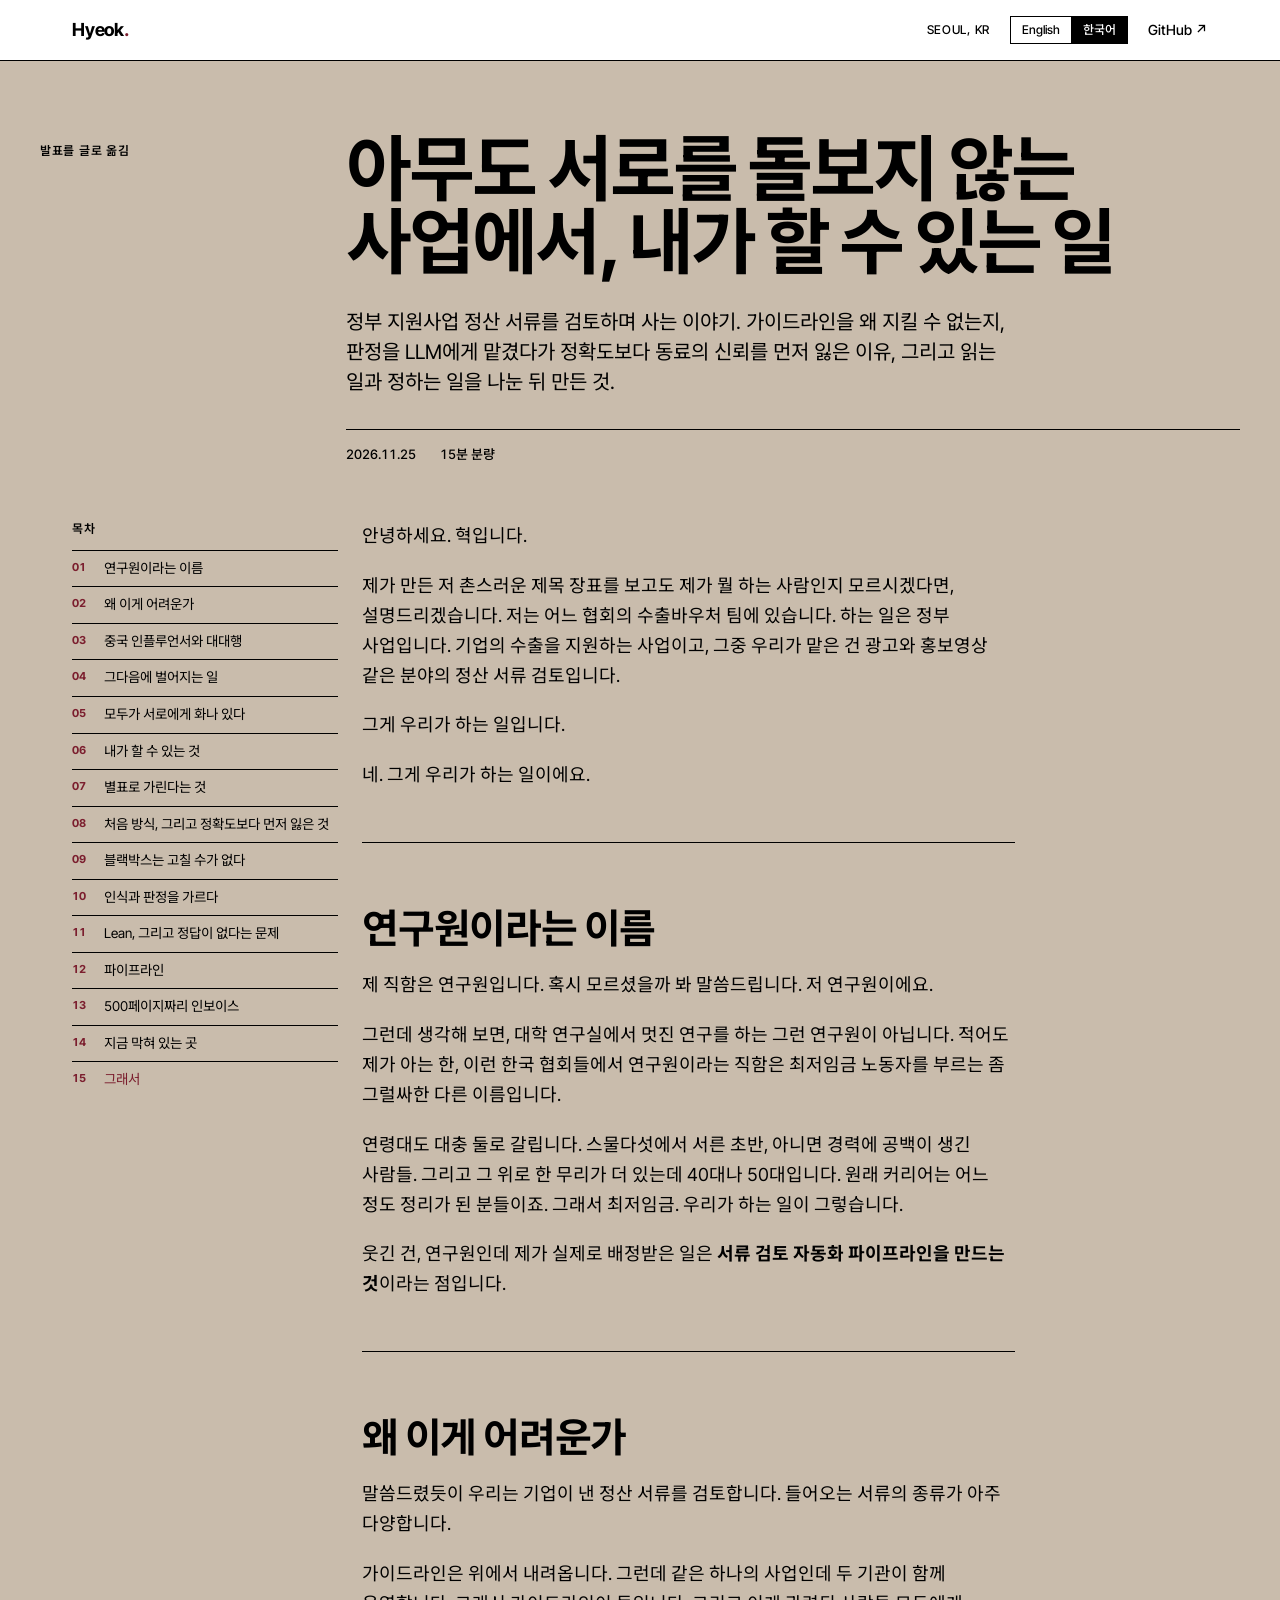
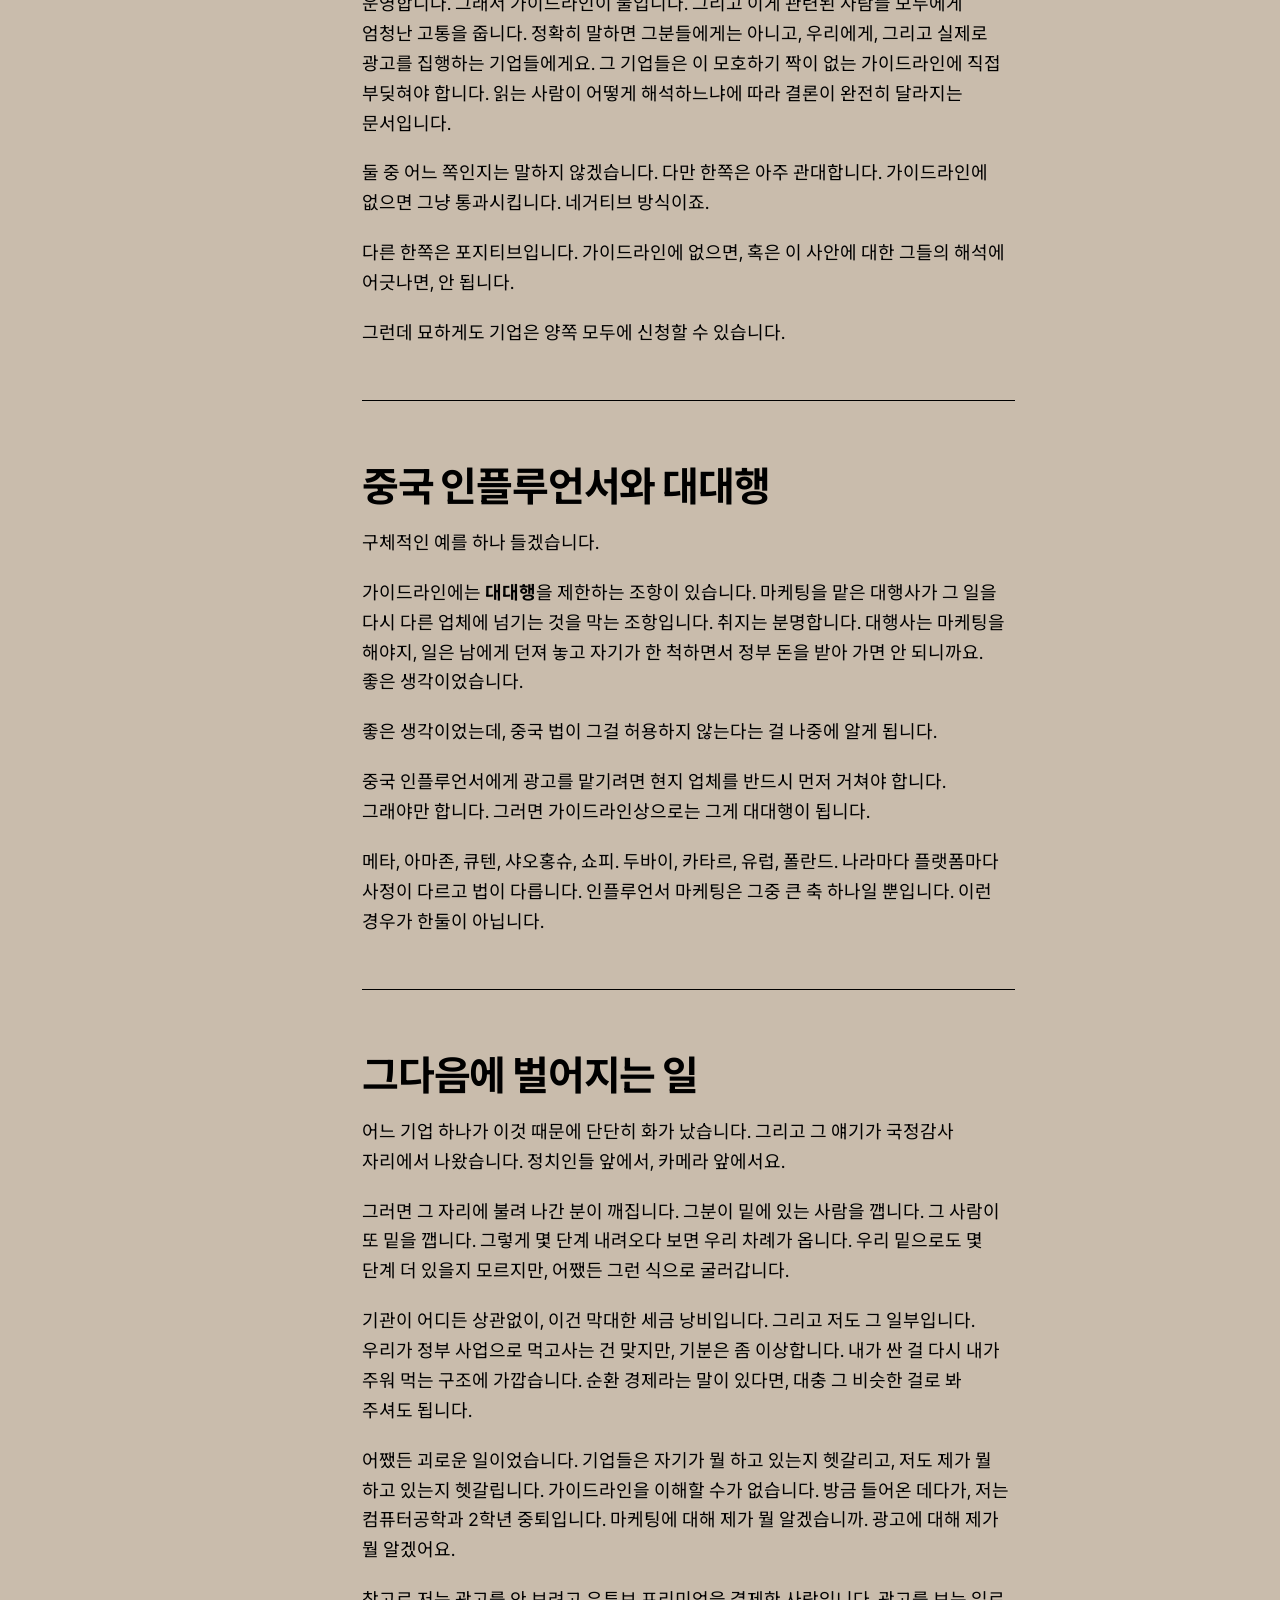
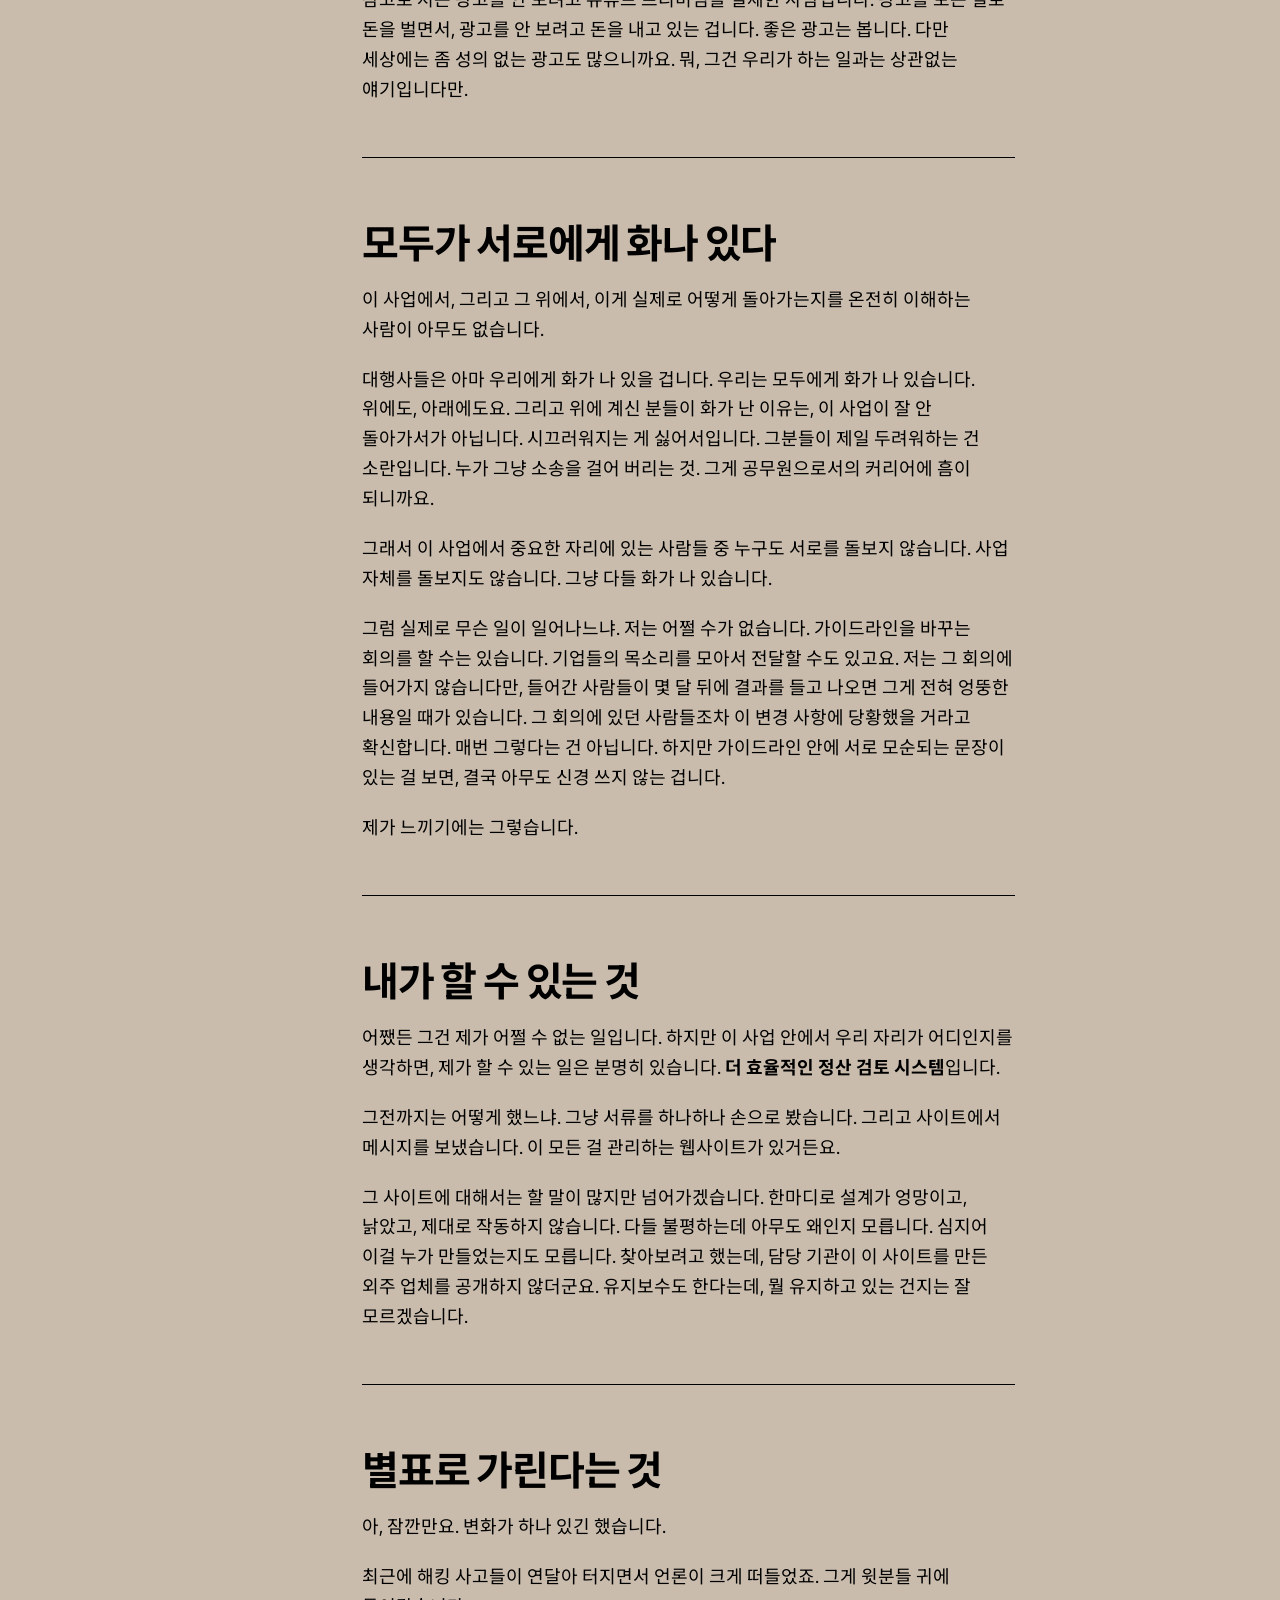
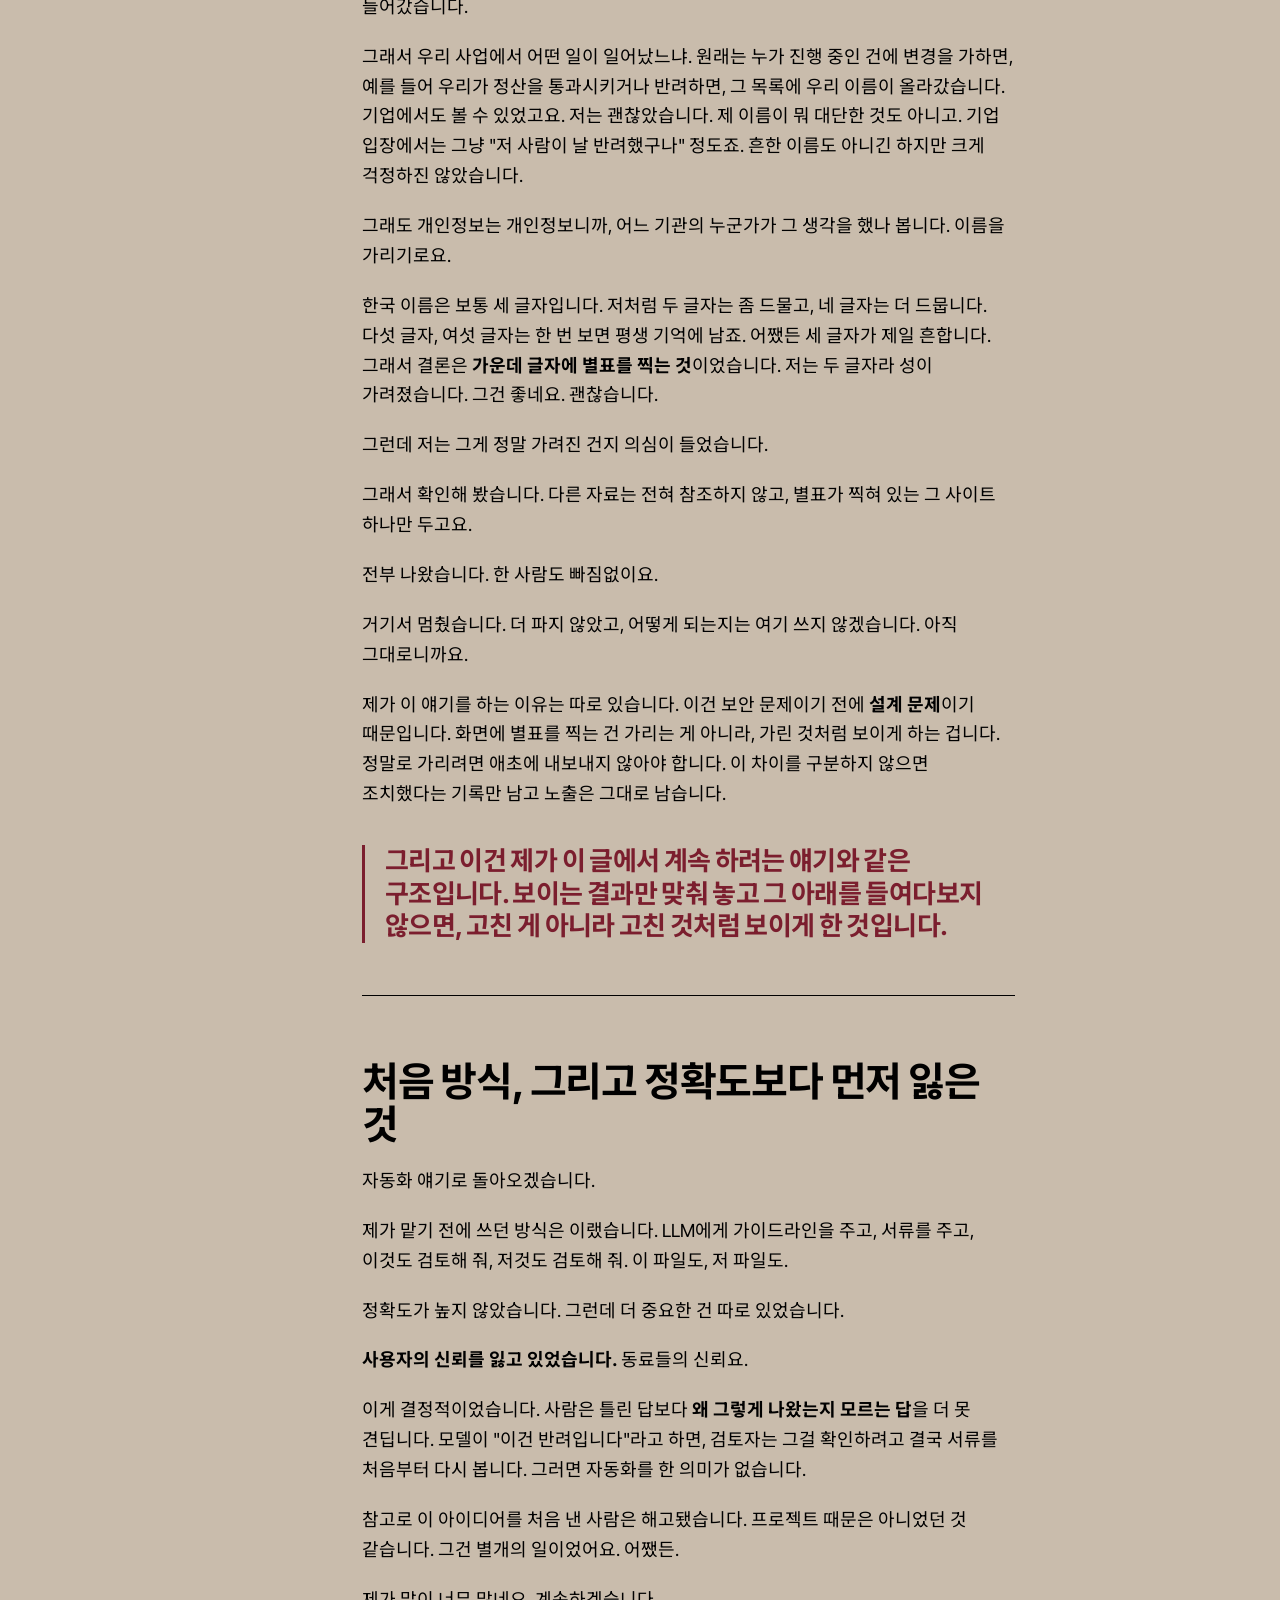
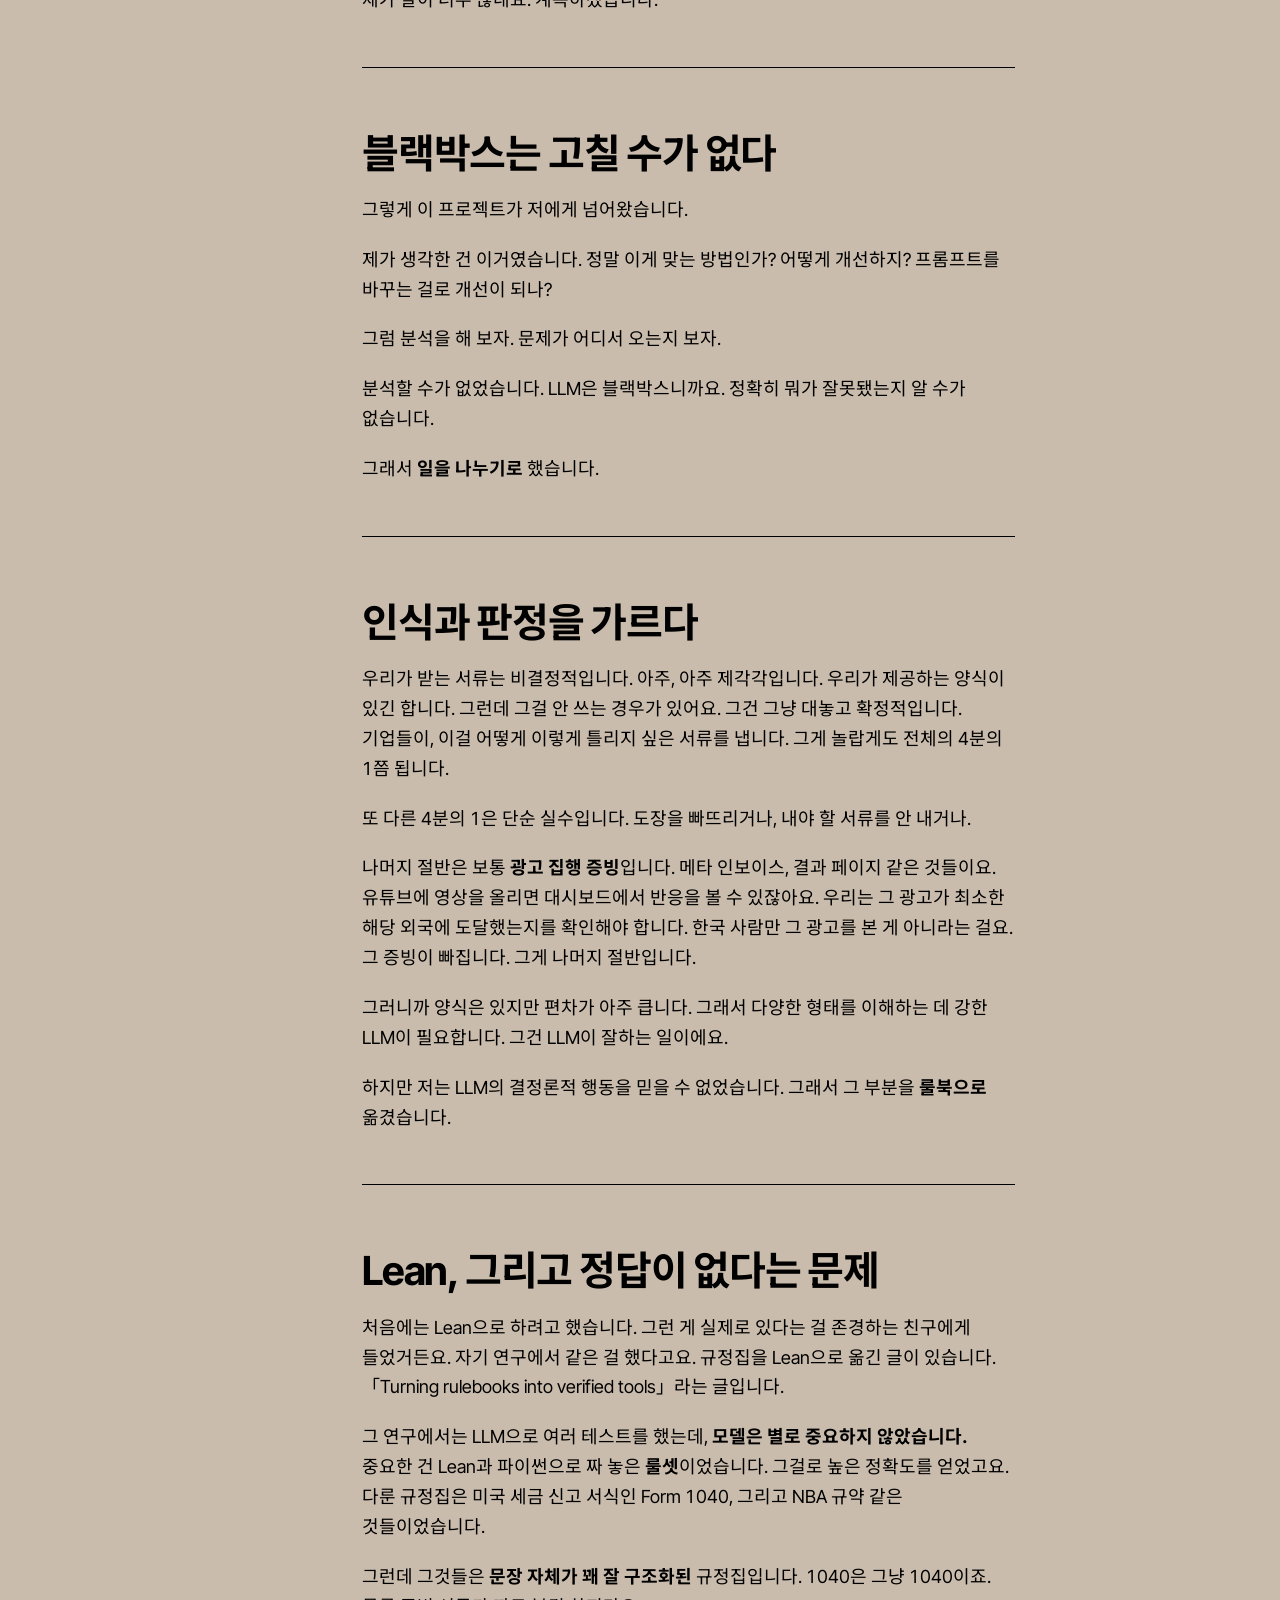
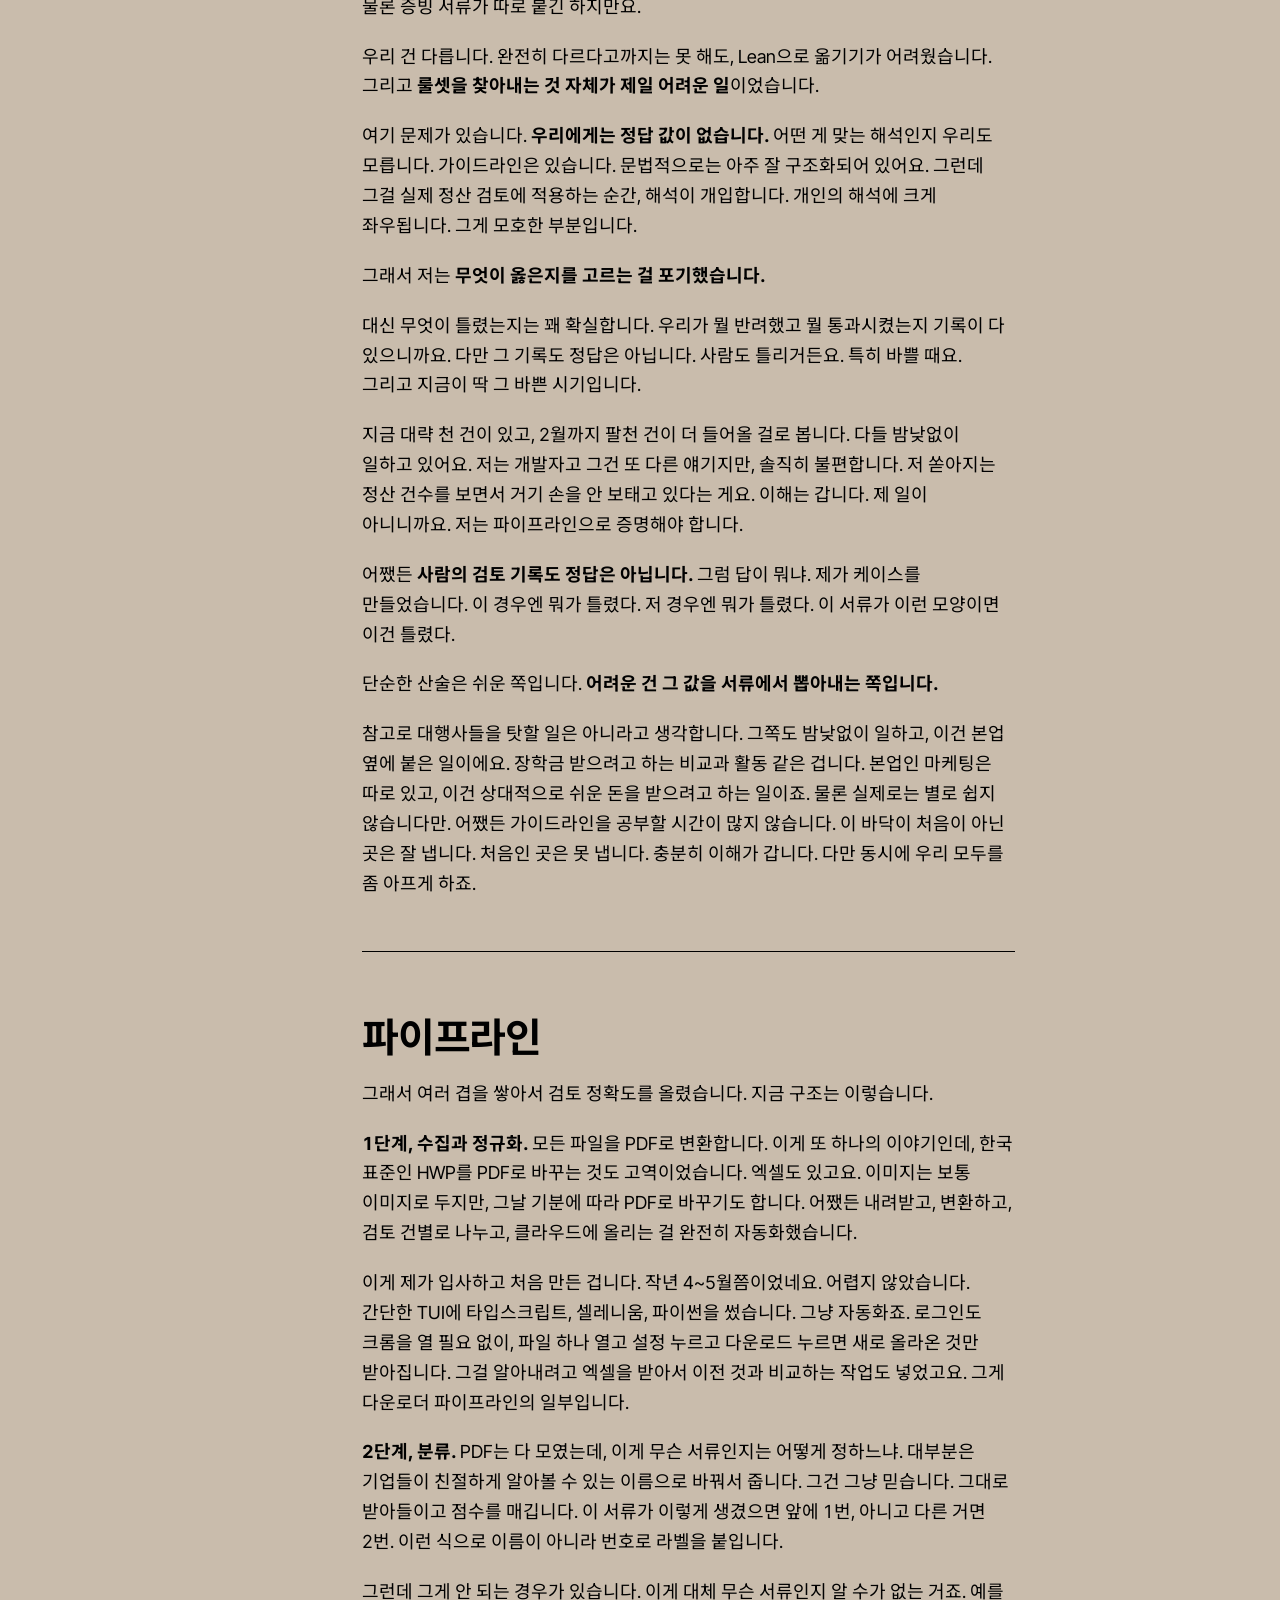
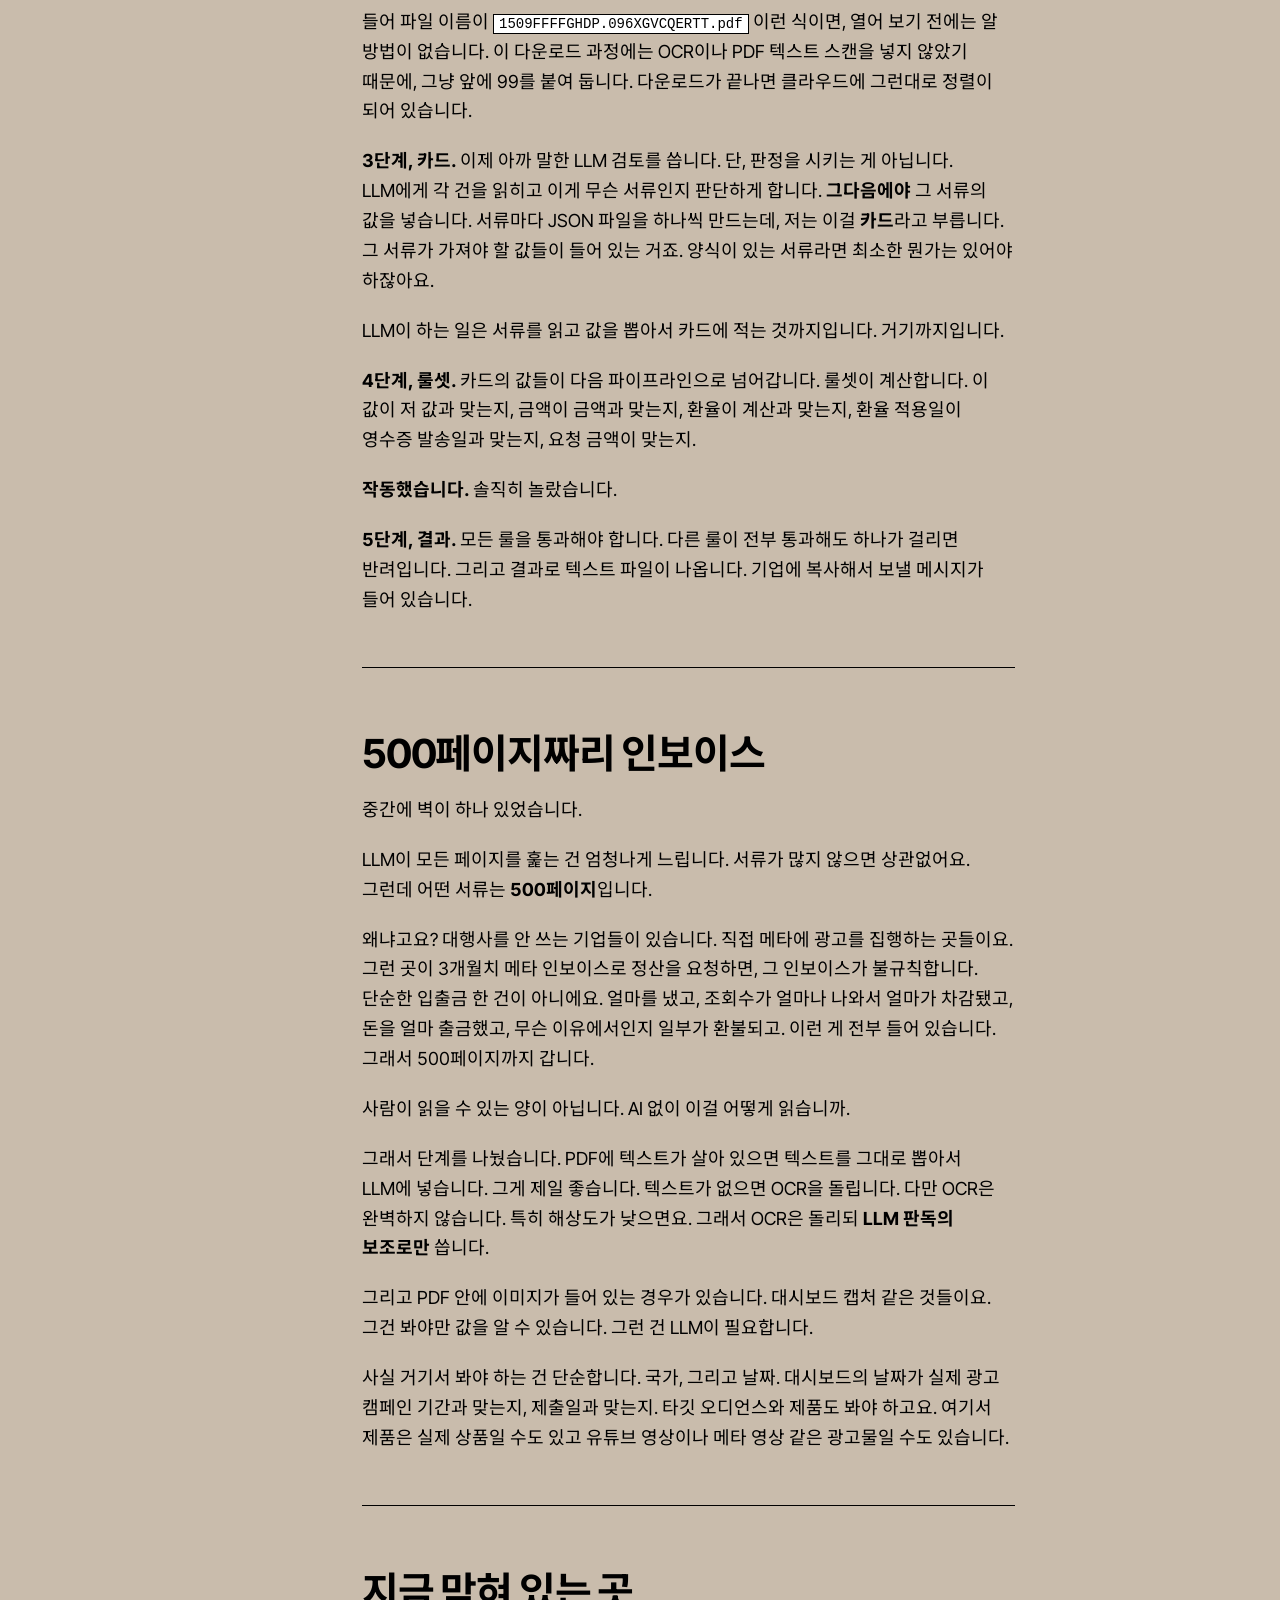
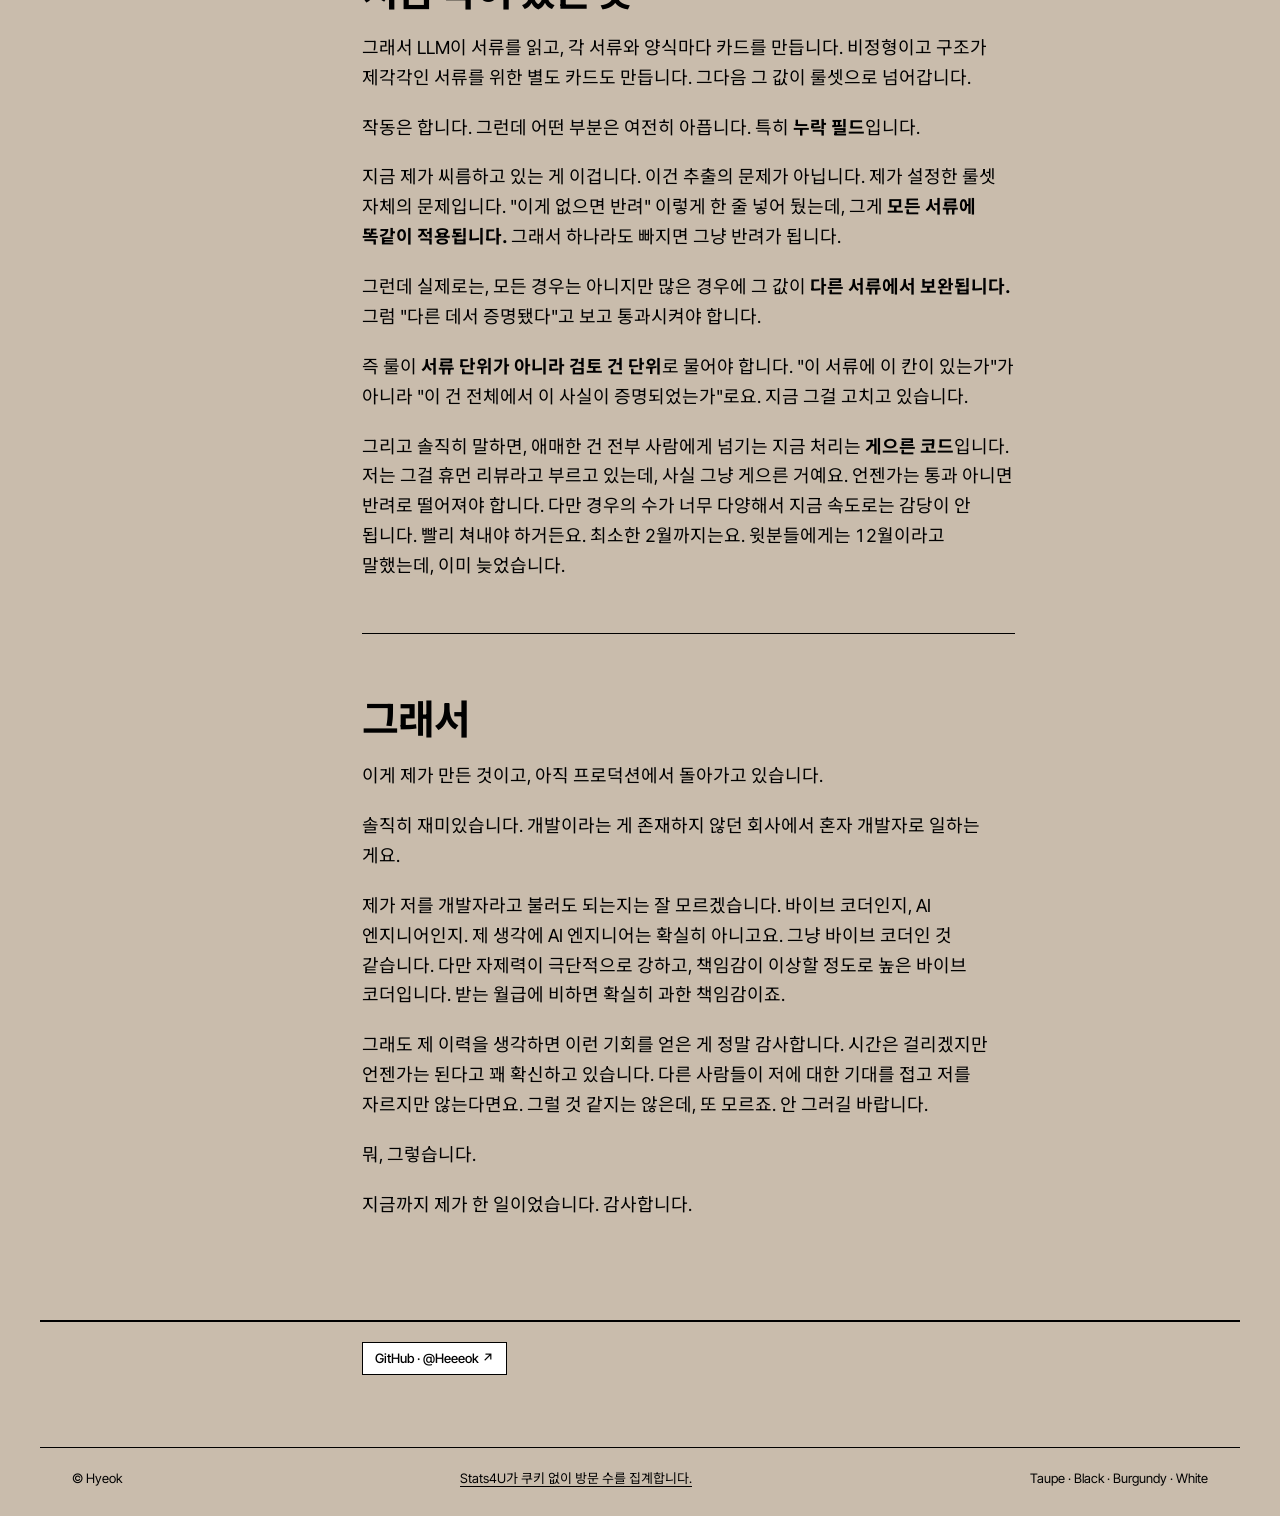
==== commit ff58bb71: "" ====
--- a/ko/index.html
+++ b/ko/index.html
@@ -296,6 +296,8 @@
 <footer class="bottom">
   <div class="wrap">
     <span>© Hyeok</span>
+    <a href="https://www.stats4u.net/ko/privacy" rel="noreferrer">Stats4U가 쿠키 없이 방문 수를 집계합니다.</a>
+    <img hidden width="1" height="1" alt="" referrerpolicy="origin" src="https://www.stats4u.net/c/9361939901-980.png?p=https%3A%2F%2Fheeeok.github.io%2Fko%2F">
     <span>Taupe · Black · Burgundy · White</span>
   </div>
 </footer>
